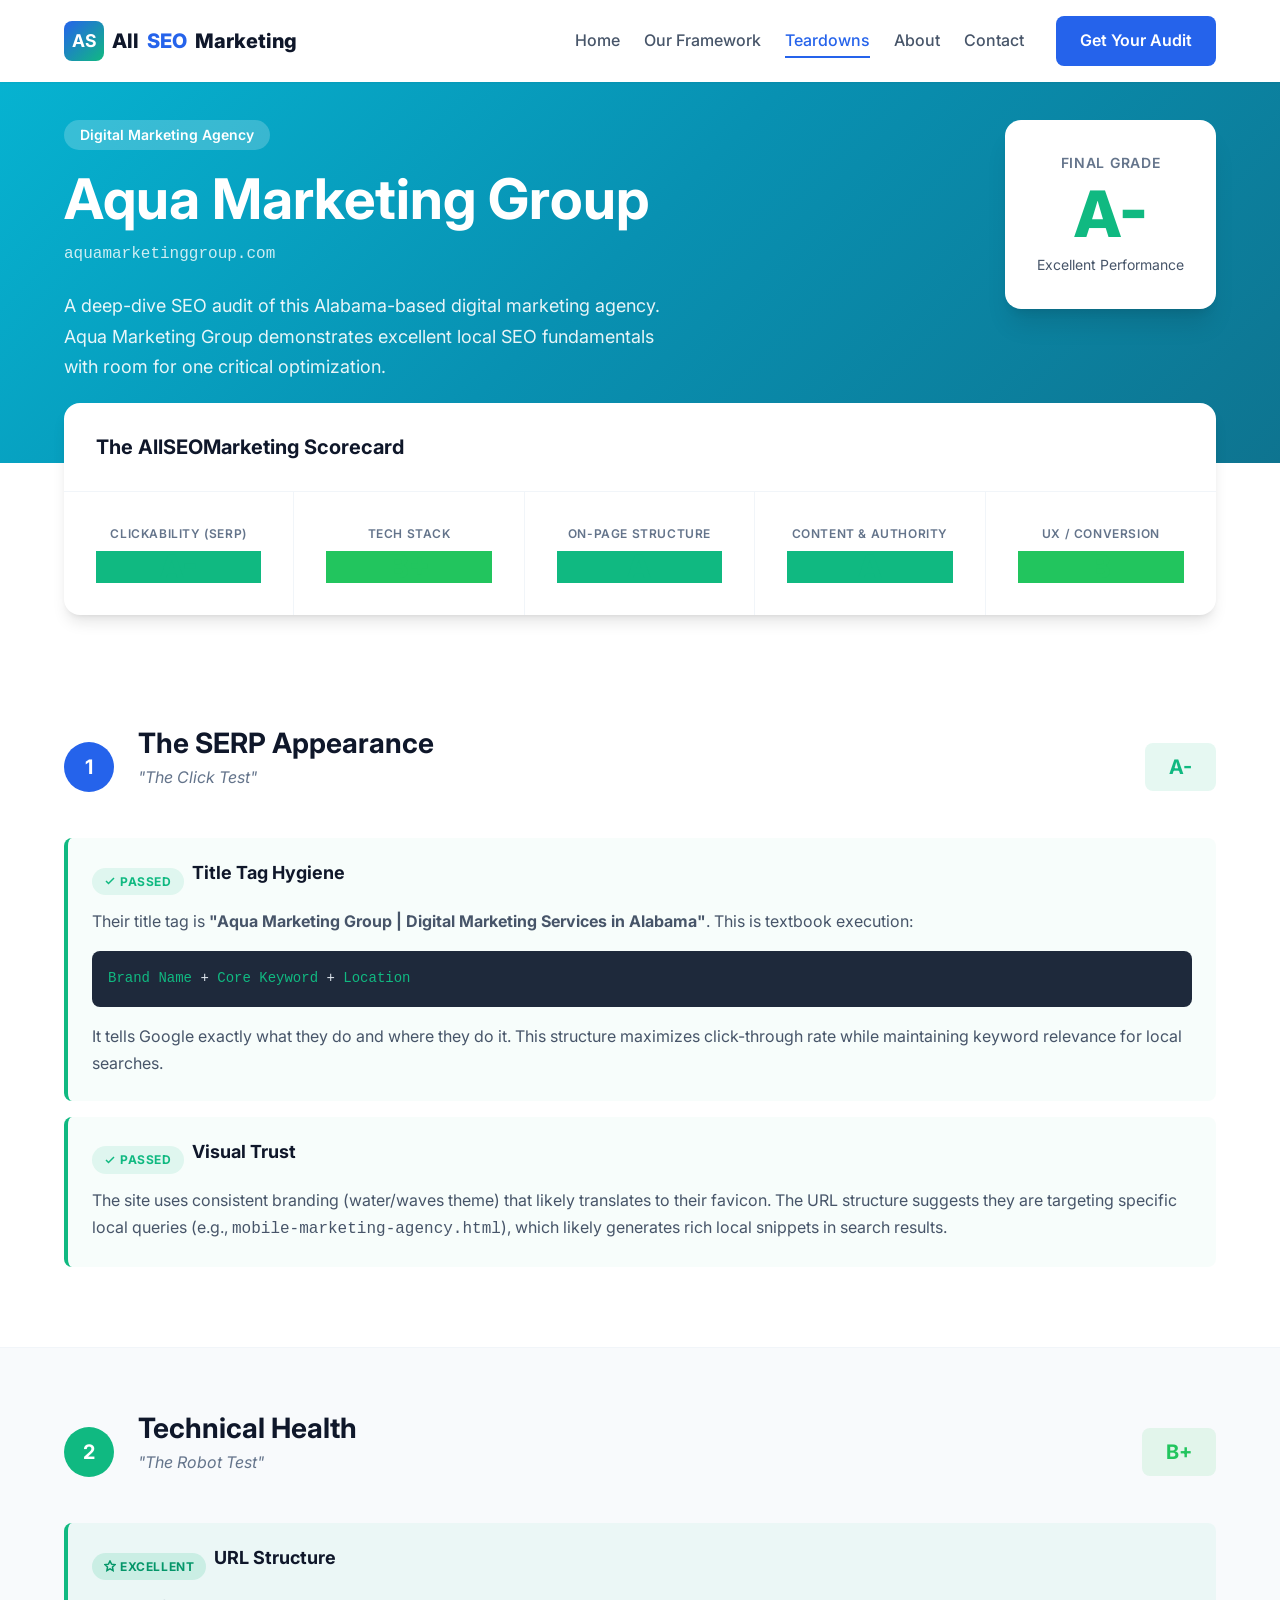
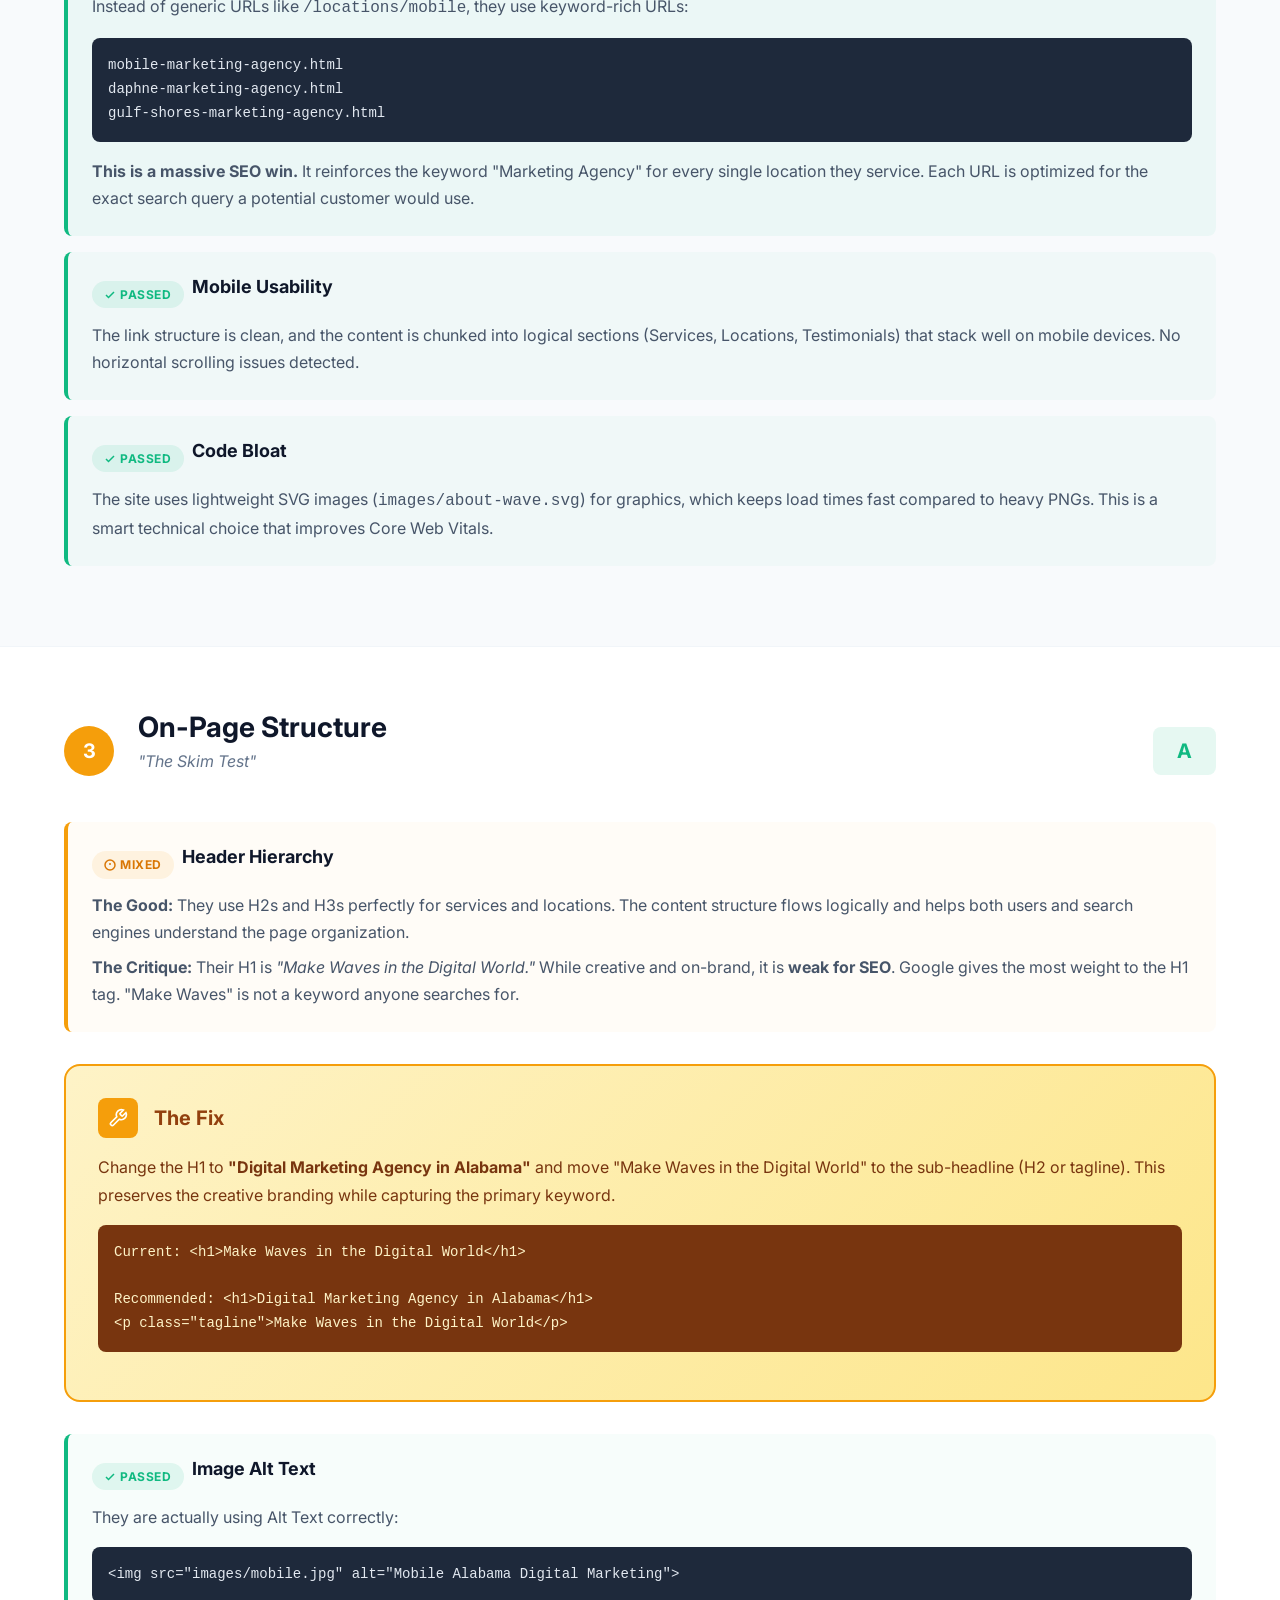
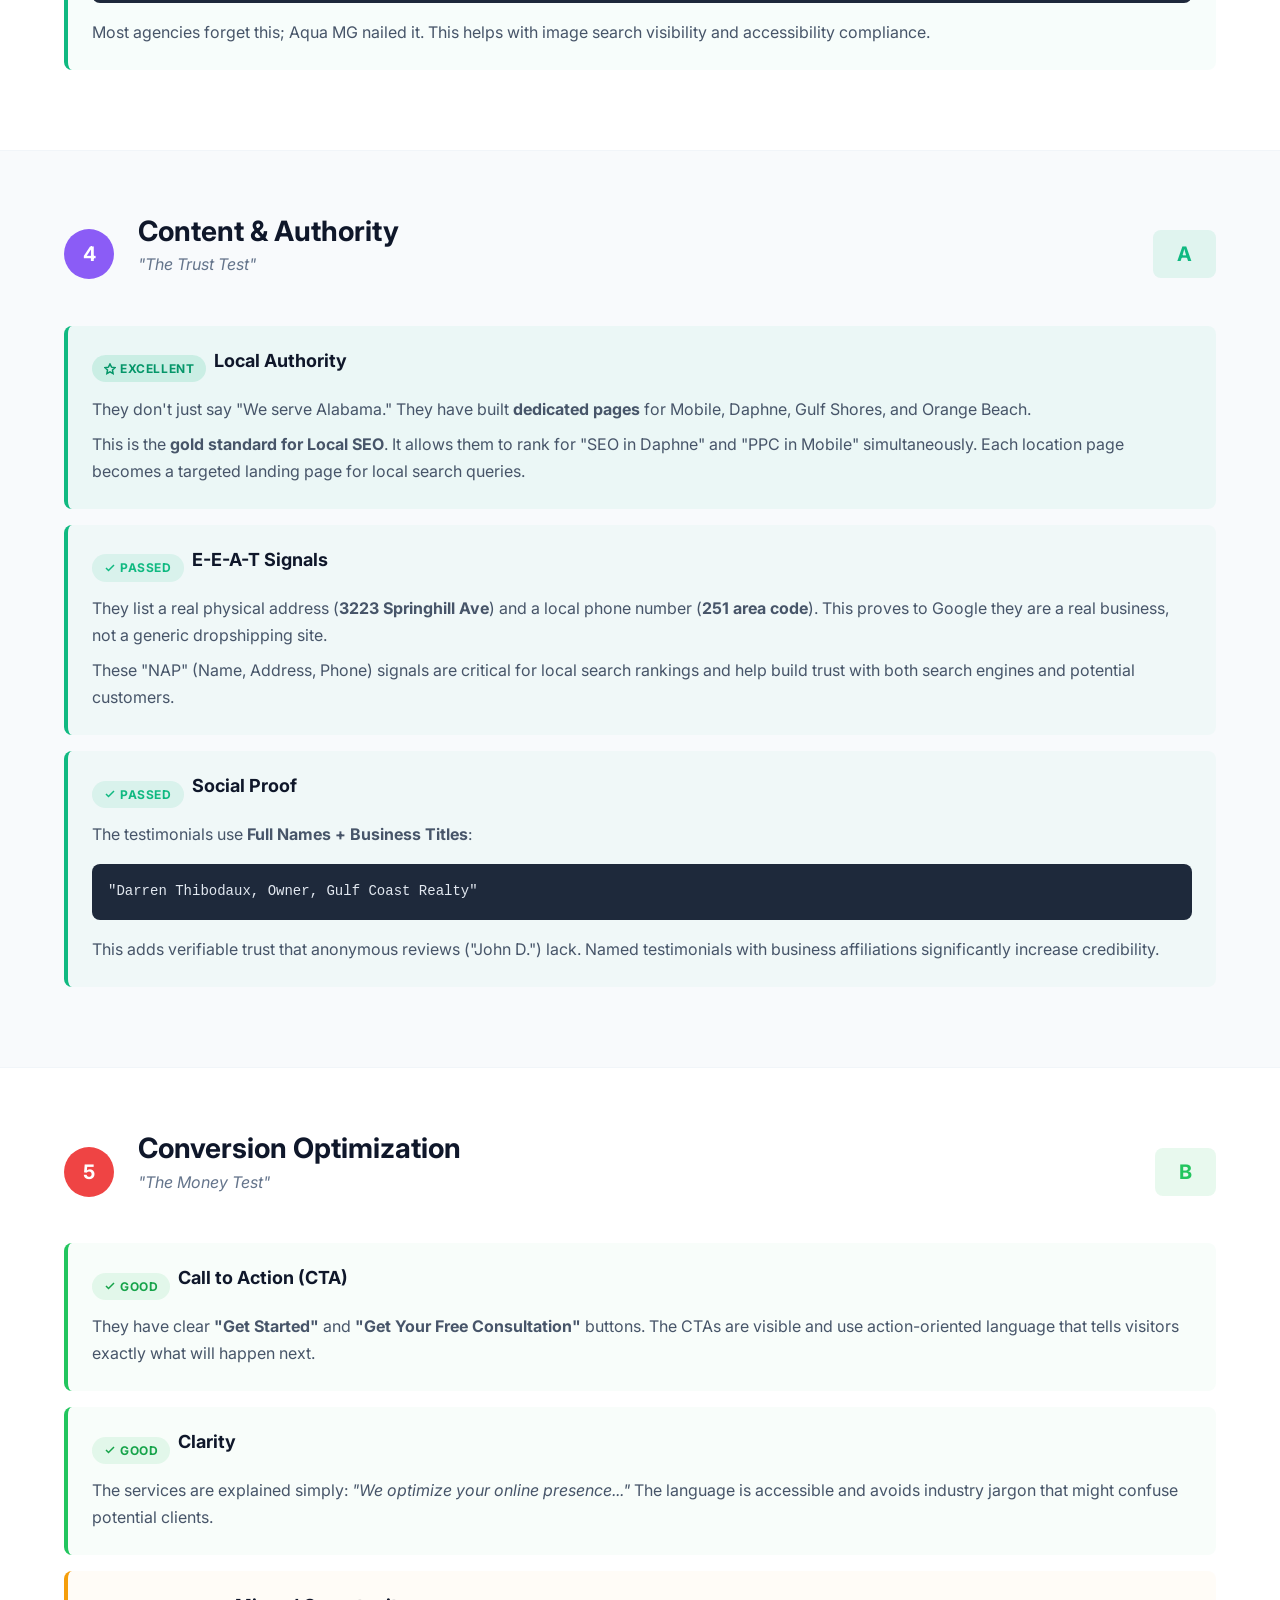
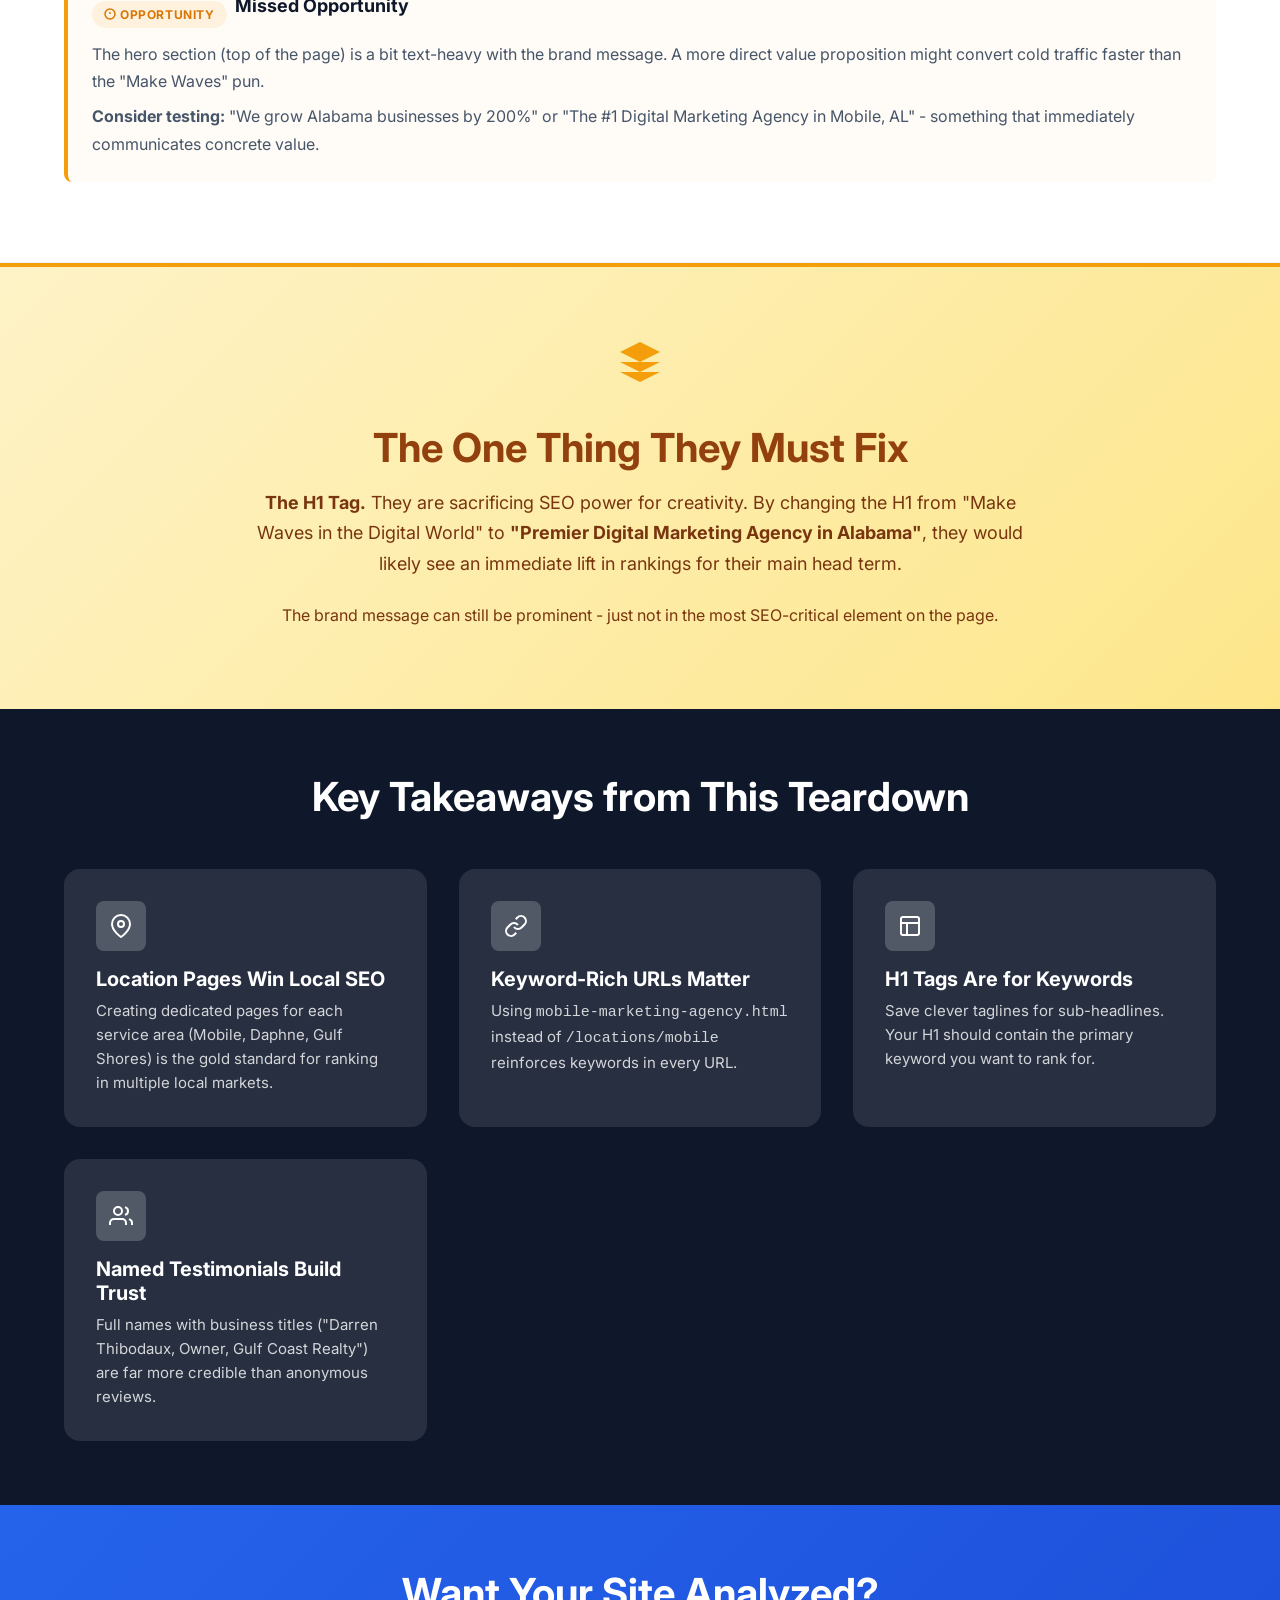
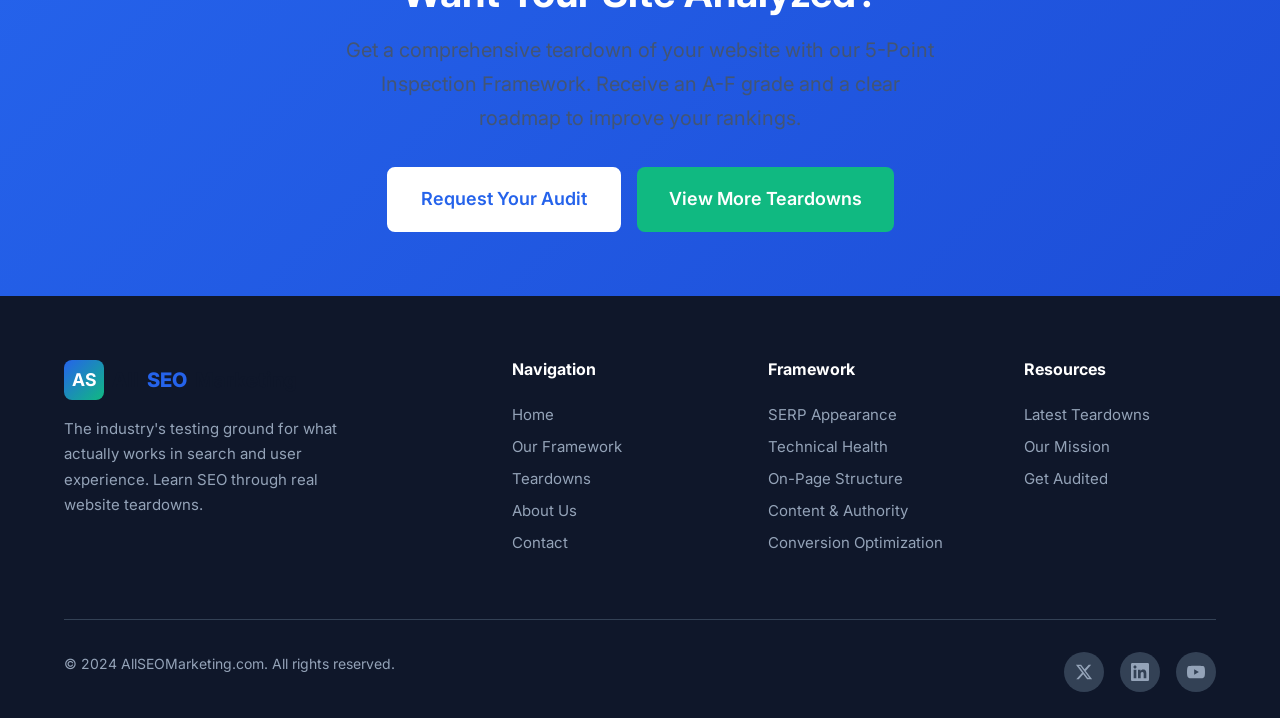
==== aqua-marketing-group.html @ 38fee13b "Add Aqua Marketing Group detailed teardown page - Create comprehensive teardown analysis for Aqua Ma" ====
<!DOCTYPE html>
<html lang="en">
<head>
  <meta charset="UTF-8">
  <meta name="viewport" content="width=device-width, initial-scale=1.0">
  <meta name="description" content="SEO Teardown of Aqua Marketing Group - A detailed 5-Point Inspection analysis of this Alabama digital marketing agency's website. Final Grade: A-">
  <meta name="keywords" content="Aqua Marketing Group review, SEO teardown, digital marketing agency audit, Alabama SEO, website analysis">

  <title>Aqua Marketing Group SEO Teardown | AllSEOMarketing</title>

  <!-- Favicon -->
  <link rel="icon" type="image/svg+xml" href="data:image/svg+xml,<svg xmlns='http://www.w3.org/2000/svg' viewBox='0 0 100 100'><rect fill='%232563eb' rx='15' width='100' height='100'/><text x='50%25' y='55%25' dominant-baseline='middle' text-anchor='middle' fill='white' font-family='Arial' font-weight='bold' font-size='50'>AS</text></svg>">

  <!-- Fonts -->
  <link rel="preconnect" href="https://fonts.googleapis.com">
  <link rel="preconnect" href="https://fonts.gstatic.com" crossorigin>
  <link href="https://fonts.googleapis.com/css2?family=Inter:wght@400;500;600;700;800&display=swap" rel="stylesheet">

  <!-- Styles -->
  <link rel="stylesheet" href="css/styles.css">

  <style>
    /* Teardown-specific styles */
    .teardown-hero {
      padding-top: 120px;
      padding-bottom: var(--spacing-3xl);
      background: linear-gradient(135deg, #06b6d4 0%, #0891b2 50%, #0e7490 100%);
      color: var(--color-white);
    }

    .teardown-hero__header {
      display: flex;
      align-items: flex-start;
      justify-content: space-between;
      gap: var(--spacing-xl);
      flex-wrap: wrap;
    }

    .teardown-hero__info {
      flex: 1;
      min-width: 300px;
    }

    .teardown-hero__category {
      display: inline-block;
      padding: var(--spacing-xs) var(--spacing-md);
      background: rgba(255,255,255,0.2);
      border-radius: var(--radius-full);
      font-size: 0.875rem;
      font-weight: 600;
      margin-bottom: var(--spacing-md);
    }

    .teardown-hero h1 {
      color: var(--color-white);
      margin-bottom: var(--spacing-sm);
    }

    .teardown-hero__url {
      font-family: var(--font-mono);
      font-size: 1rem;
      opacity: 0.8;
      margin-bottom: var(--spacing-lg);
    }

    .teardown-hero__summary {
      font-size: 1.125rem;
      line-height: 1.7;
      opacity: 0.9;
      max-width: 600px;
    }

    .final-grade {
      background: var(--color-white);
      border-radius: var(--radius-lg);
      padding: var(--spacing-xl);
      text-align: center;
      min-width: 200px;
      box-shadow: var(--shadow-xl);
    }

    .final-grade__label {
      font-size: 0.875rem;
      font-weight: 600;
      color: var(--color-gray-500);
      text-transform: uppercase;
      letter-spacing: 0.05em;
      margin-bottom: var(--spacing-sm);
    }

    .final-grade__letter {
      font-size: 4rem;
      font-weight: 800;
      color: #10b981;
      line-height: 1;
    }

    .final-grade__text {
      font-size: 0.875rem;
      color: var(--color-gray-600);
      margin-top: var(--spacing-sm);
    }

    /* Scorecard */
    .scorecard {
      background: var(--color-white);
      border-radius: var(--radius-lg);
      box-shadow: var(--shadow-lg);
      margin-top: -60px;
      position: relative;
      z-index: 10;
    }

    .scorecard__header {
      padding: var(--spacing-xl);
      border-bottom: 1px solid var(--color-gray-100);
    }

    .scorecard__title {
      font-size: 1.25rem;
      margin-bottom: 0;
    }

    .scorecard__grid {
      display: grid;
      grid-template-columns: repeat(5, 1fr);
      gap: 0;
    }

    .scorecard__item {
      padding: var(--spacing-xl);
      text-align: center;
      border-right: 1px solid var(--color-gray-100);
    }

    .scorecard__item:last-child {
      border-right: none;
    }

    .scorecard__item-label {
      font-size: 0.75rem;
      font-weight: 600;
      text-transform: uppercase;
      letter-spacing: 0.05em;
      color: var(--color-gray-500);
      margin-bottom: var(--spacing-sm);
    }

    .scorecard__item-grade {
      font-size: 2rem;
      font-weight: 800;
      line-height: 1;
    }

    .scorecard__item-grade.grade-a { color: #10b981; }
    .scorecard__item-grade.grade-b { color: #22c55e; }
    .scorecard__item-grade.grade-c { color: #f59e0b; }

    /* Analysis sections */
    .analysis-section {
      padding: var(--spacing-3xl) 0;
      border-bottom: 1px solid var(--color-gray-100);
    }

    .analysis-section:last-of-type {
      border-bottom: none;
    }

    .analysis-section--alt {
      background: var(--color-gray-50);
    }

    .analysis-header {
      display: flex;
      align-items: center;
      gap: var(--spacing-lg);
      margin-bottom: var(--spacing-xl);
    }

    .analysis-number {
      width: 50px;
      height: 50px;
      background: var(--color-primary);
      color: var(--color-white);
      border-radius: var(--radius-full);
      display: flex;
      align-items: center;
      justify-content: center;
      font-size: 1.25rem;
      font-weight: 700;
      flex-shrink: 0;
    }

    .analysis-number--green { background: #10b981; }
    .analysis-number--yellow { background: #f59e0b; }
    .analysis-number--purple { background: #8b5cf6; }
    .analysis-number--red { background: #ef4444; }

    .analysis-title-group h2 {
      font-size: 1.75rem;
      margin-bottom: var(--spacing-xs);
    }

    .analysis-subtitle {
      color: var(--color-gray-500);
      font-style: italic;
      font-size: 1rem;
    }

    .analysis-grade {
      margin-left: auto;
      padding: var(--spacing-sm) var(--spacing-lg);
      background: var(--color-gray-100);
      border-radius: var(--radius-md);
      font-weight: 700;
      font-size: 1.25rem;
    }

    .analysis-grade.grade-a { background: rgba(16, 185, 129, 0.1); color: #10b981; }
    .analysis-grade.grade-b { background: rgba(34, 197, 94, 0.1); color: #22c55e; }

    .finding {
      background: var(--color-white);
      border-radius: var(--radius-md);
      padding: var(--spacing-lg);
      margin-bottom: var(--spacing-md);
      border-left: 4px solid var(--color-gray-200);
    }

    .finding--pass {
      border-left-color: #10b981;
      background: rgba(16, 185, 129, 0.03);
    }

    .finding--excellent {
      border-left-color: #10b981;
      background: rgba(16, 185, 129, 0.05);
    }

    .finding--mixed {
      border-left-color: #f59e0b;
      background: rgba(245, 158, 11, 0.03);
    }

    .finding--good {
      border-left-color: #22c55e;
      background: rgba(34, 197, 94, 0.03);
    }

    .finding__header {
      display: flex;
      align-items: center;
      gap: var(--spacing-sm);
      margin-bottom: var(--spacing-sm);
    }

    .finding__status {
      display: inline-flex;
      align-items: center;
      gap: var(--spacing-xs);
      padding: 0.25rem 0.75rem;
      border-radius: var(--radius-full);
      font-size: 0.75rem;
      font-weight: 700;
      text-transform: uppercase;
      letter-spacing: 0.05em;
    }

    .finding__status--pass {
      background: rgba(16, 185, 129, 0.1);
      color: #10b981;
    }

    .finding__status--excellent {
      background: rgba(16, 185, 129, 0.15);
      color: #059669;
    }

    .finding__status--mixed {
      background: rgba(245, 158, 11, 0.1);
      color: #d97706;
    }

    .finding__status--good {
      background: rgba(34, 197, 94, 0.1);
      color: #16a34a;
    }

    .finding__title {
      font-size: 1.125rem;
      font-weight: 700;
      color: var(--color-secondary);
    }

    .finding__content {
      color: var(--color-gray-600);
      line-height: 1.7;
    }

    .finding__content p {
      margin-bottom: var(--spacing-sm);
    }

    .finding__content p:last-child {
      margin-bottom: 0;
    }

    .code-example {
      background: var(--color-gray-800);
      color: #e2e8f0;
      padding: var(--spacing-md);
      border-radius: var(--radius-md);
      font-family: var(--font-mono);
      font-size: 0.875rem;
      overflow-x: auto;
      margin: var(--spacing-md) 0;
    }

    .code-example code {
      color: #10b981;
    }

    /* Fix it box */
    .fix-it-box {
      background: linear-gradient(135deg, #fef3c7 0%, #fde68a 100%);
      border: 2px solid #f59e0b;
      border-radius: var(--radius-lg);
      padding: var(--spacing-xl);
      margin: var(--spacing-xl) 0;
    }

    .fix-it-box__header {
      display: flex;
      align-items: center;
      gap: var(--spacing-md);
      margin-bottom: var(--spacing-md);
    }

    .fix-it-box__icon {
      width: 40px;
      height: 40px;
      background: #f59e0b;
      color: white;
      border-radius: var(--radius-md);
      display: flex;
      align-items: center;
      justify-content: center;
    }

    .fix-it-box__title {
      font-size: 1.25rem;
      color: #92400e;
      margin: 0;
    }

    .fix-it-box__content {
      color: #78350f;
      line-height: 1.7;
    }

    .fix-it-box .code-example {
      background: #78350f;
      color: #fef3c7;
    }

    /* Key takeaways */
    .takeaways {
      background: var(--color-secondary);
      color: var(--color-white);
      padding: var(--spacing-3xl) 0;
    }

    .takeaways h2 {
      color: var(--color-white);
      text-align: center;
      margin-bottom: var(--spacing-2xl);
    }

    .takeaway-grid {
      display: grid;
      grid-template-columns: repeat(auto-fit, minmax(280px, 1fr));
      gap: var(--spacing-xl);
    }

    .takeaway-card {
      background: rgba(255,255,255,0.1);
      border-radius: var(--radius-lg);
      padding: var(--spacing-xl);
    }

    .takeaway-card__icon {
      width: 50px;
      height: 50px;
      background: rgba(255,255,255,0.2);
      border-radius: var(--radius-md);
      display: flex;
      align-items: center;
      justify-content: center;
      margin-bottom: var(--spacing-md);
      font-size: 1.5rem;
    }

    .takeaway-card h4 {
      color: var(--color-white);
      margin-bottom: var(--spacing-sm);
    }

    .takeaway-card p {
      color: rgba(255,255,255,0.8);
      font-size: 0.9375rem;
      line-height: 1.6;
      margin: 0;
    }

    /* Responsive */
    @media (max-width: 768px) {
      .teardown-hero__header {
        flex-direction: column;
      }

      .final-grade {
        align-self: flex-start;
      }

      .scorecard__grid {
        grid-template-columns: repeat(2, 1fr);
      }

      .scorecard__item:nth-child(2) {
        border-right: none;
      }

      .scorecard__item:nth-child(4) {
        border-right: none;
      }

      .scorecard__item:nth-child(5) {
        grid-column: span 2;
        border-top: 1px solid var(--color-gray-100);
      }

      .analysis-header {
        flex-wrap: wrap;
      }

      .analysis-grade {
        margin-left: 0;
        margin-top: var(--spacing-md);
      }
    }
  </style>
</head>
<body>
  <!-- Header -->
  <header class="header" id="header">
    <div class="header__inner">
      <a href="index.html" class="logo">
        <div class="logo__icon">AS</div>
        All<span>SEO</span>Marketing
      </a>
      <nav class="nav">
        <ul class="nav__list" id="navList">
          <li><a href="index.html" class="nav__link">Home</a></li>
          <li><a href="framework.html" class="nav__link">Our Framework</a></li>
          <li><a href="teardowns.html" class="nav__link active">Teardowns</a></li>
          <li><a href="about.html" class="nav__link">About</a></li>
          <li><a href="contact.html" class="nav__link">Contact</a></li>
        </ul>
        <a href="contact.html" class="btn btn--primary">Get Your Audit</a>
        <button class="nav__toggle" id="navToggle" aria-label="Toggle navigation">
          <span></span>
          <span></span>
          <span></span>
        </button>
      </nav>
    </div>
  </header>

  <!-- Teardown Hero -->
  <section class="teardown-hero">
    <div class="container">
      <div class="teardown-hero__header">
        <div class="teardown-hero__info">
          <span class="teardown-hero__category">Digital Marketing Agency</span>
          <h1>Aqua Marketing Group</h1>
          <p class="teardown-hero__url">aquamarketinggroup.com</p>
          <p class="teardown-hero__summary">
            A deep-dive SEO audit of this Alabama-based digital marketing agency. Aqua Marketing Group demonstrates excellent local SEO fundamentals with room for one critical optimization.
          </p>
        </div>
        <div class="final-grade">
          <div class="final-grade__label">Final Grade</div>
          <div class="final-grade__letter">A-</div>
          <div class="final-grade__text">Excellent Performance</div>
        </div>
      </div>
    </div>
  </section>

  <!-- Scorecard -->
  <section class="section" style="padding-top: 0; padding-bottom: var(--spacing-2xl);">
    <div class="container">
      <div class="scorecard">
        <div class="scorecard__header">
          <h2 class="scorecard__title">The AllSEOMarketing Scorecard</h2>
        </div>
        <div class="scorecard__grid">
          <div class="scorecard__item">
            <div class="scorecard__item-label">Clickability (SERP)</div>
            <div class="scorecard__item-grade grade-a">A-</div>
          </div>
          <div class="scorecard__item">
            <div class="scorecard__item-label">Tech Stack</div>
            <div class="scorecard__item-grade grade-b">B+</div>
          </div>
          <div class="scorecard__item">
            <div class="scorecard__item-label">On-Page Structure</div>
            <div class="scorecard__item-grade grade-a">A</div>
          </div>
          <div class="scorecard__item">
            <div class="scorecard__item-label">Content & Authority</div>
            <div class="scorecard__item-grade grade-a">A</div>
          </div>
          <div class="scorecard__item">
            <div class="scorecard__item-label">UX / Conversion</div>
            <div class="scorecard__item-grade grade-b">B</div>
          </div>
        </div>
      </div>
    </div>
  </section>

  <!-- Analysis Section 1: SERP Appearance -->
  <section class="analysis-section">
    <div class="container">
      <div class="analysis-header">
        <div class="analysis-number">1</div>
        <div class="analysis-title-group">
          <h2>The SERP Appearance</h2>
          <p class="analysis-subtitle">"The Click Test"</p>
        </div>
        <div class="analysis-grade grade-a">A-</div>
      </div>

      <div class="finding finding--pass">
        <div class="finding__header">
          <span class="finding__status finding__status--pass">
            <svg width="12" height="12" viewBox="0 0 24 24" fill="none" stroke="currentColor" stroke-width="3">
              <polyline points="20,6 9,17 4,12"/>
            </svg>
            Passed
          </span>
          <h3 class="finding__title">Title Tag Hygiene</h3>
        </div>
        <div class="finding__content">
          <p>Their title tag is <strong>"Aqua Marketing Group | Digital Marketing Services in Alabama"</strong>. This is textbook execution:</p>
          <div class="code-example">
            <code>Brand Name</code> + <code>Core Keyword</code> + <code>Location</code>
          </div>
          <p>It tells Google exactly what they do and where they do it. This structure maximizes click-through rate while maintaining keyword relevance for local searches.</p>
        </div>
      </div>

      <div class="finding finding--pass">
        <div class="finding__header">
          <span class="finding__status finding__status--pass">
            <svg width="12" height="12" viewBox="0 0 24 24" fill="none" stroke="currentColor" stroke-width="3">
              <polyline points="20,6 9,17 4,12"/>
            </svg>
            Passed
          </span>
          <h3 class="finding__title">Visual Trust</h3>
        </div>
        <div class="finding__content">
          <p>The site uses consistent branding (water/waves theme) that likely translates to their favicon. The URL structure suggests they are targeting specific local queries (e.g., <code>mobile-marketing-agency.html</code>), which likely generates rich local snippets in search results.</p>
        </div>
      </div>
    </div>
  </section>

  <!-- Analysis Section 2: Technical Health -->
  <section class="analysis-section analysis-section--alt">
    <div class="container">
      <div class="analysis-header">
        <div class="analysis-number analysis-number--green">2</div>
        <div class="analysis-title-group">
          <h2>Technical Health</h2>
          <p class="analysis-subtitle">"The Robot Test"</p>
        </div>
        <div class="analysis-grade grade-b">B+</div>
      </div>

      <div class="finding finding--excellent">
        <div class="finding__header">
          <span class="finding__status finding__status--excellent">
            <svg width="12" height="12" viewBox="0 0 24 24" fill="none" stroke="currentColor" stroke-width="3">
              <polygon points="12,2 15.09,8.26 22,9.27 17,14.14 18.18,21.02 12,17.77 5.82,21.02 7,14.14 2,9.27 8.91,8.26"/>
            </svg>
            Excellent
          </span>
          <h3 class="finding__title">URL Structure</h3>
        </div>
        <div class="finding__content">
          <p>Instead of generic URLs like <code>/locations/mobile</code>, they use keyword-rich URLs:</p>
          <div class="code-example">
            mobile-marketing-agency.html<br>
            daphne-marketing-agency.html<br>
            gulf-shores-marketing-agency.html
          </div>
          <p><strong>This is a massive SEO win.</strong> It reinforces the keyword "Marketing Agency" for every single location they service. Each URL is optimized for the exact search query a potential customer would use.</p>
        </div>
      </div>

      <div class="finding finding--pass">
        <div class="finding__header">
          <span class="finding__status finding__status--pass">
            <svg width="12" height="12" viewBox="0 0 24 24" fill="none" stroke="currentColor" stroke-width="3">
              <polyline points="20,6 9,17 4,12"/>
            </svg>
            Passed
          </span>
          <h3 class="finding__title">Mobile Usability</h3>
        </div>
        <div class="finding__content">
          <p>The link structure is clean, and the content is chunked into logical sections (Services, Locations, Testimonials) that stack well on mobile devices. No horizontal scrolling issues detected.</p>
        </div>
      </div>

      <div class="finding finding--pass">
        <div class="finding__header">
          <span class="finding__status finding__status--pass">
            <svg width="12" height="12" viewBox="0 0 24 24" fill="none" stroke="currentColor" stroke-width="3">
              <polyline points="20,6 9,17 4,12"/>
            </svg>
            Passed
          </span>
          <h3 class="finding__title">Code Bloat</h3>
        </div>
        <div class="finding__content">
          <p>The site uses lightweight SVG images (<code>images/about-wave.svg</code>) for graphics, which keeps load times fast compared to heavy PNGs. This is a smart technical choice that improves Core Web Vitals.</p>
        </div>
      </div>
    </div>
  </section>

  <!-- Analysis Section 3: On-Page Structure -->
  <section class="analysis-section">
    <div class="container">
      <div class="analysis-header">
        <div class="analysis-number analysis-number--yellow">3</div>
        <div class="analysis-title-group">
          <h2>On-Page Structure</h2>
          <p class="analysis-subtitle">"The Skim Test"</p>
        </div>
        <div class="analysis-grade grade-a">A</div>
      </div>

      <div class="finding finding--mixed">
        <div class="finding__header">
          <span class="finding__status finding__status--mixed">
            <svg width="12" height="12" viewBox="0 0 24 24" fill="none" stroke="currentColor" stroke-width="3">
              <circle cx="12" cy="12" r="10"/>
              <line x1="12" y1="8" x2="12" y2="12"/>
              <line x1="12" y1="16" x2="12.01" y2="16"/>
            </svg>
            Mixed
          </span>
          <h3 class="finding__title">Header Hierarchy</h3>
        </div>
        <div class="finding__content">
          <p><strong>The Good:</strong> They use H2s and H3s perfectly for services and locations. The content structure flows logically and helps both users and search engines understand the page organization.</p>
          <p><strong>The Critique:</strong> Their H1 is <em>"Make Waves in the Digital World."</em> While creative and on-brand, it is <strong>weak for SEO</strong>. Google gives the most weight to the H1 tag. "Make Waves" is not a keyword anyone searches for.</p>
        </div>
      </div>

      <!-- Fix It Box -->
      <div class="fix-it-box">
        <div class="fix-it-box__header">
          <div class="fix-it-box__icon">
            <svg width="20" height="20" viewBox="0 0 24 24" fill="none" stroke="currentColor" stroke-width="2">
              <path d="M14.7 6.3a1 1 0 0 0 0 1.4l1.6 1.6a1 1 0 0 0 1.4 0l3.77-3.77a6 6 0 0 1-7.94 7.94l-6.91 6.91a2.12 2.12 0 0 1-3-3l6.91-6.91a6 6 0 0 1 7.94-7.94l-3.76 3.76z"/>
            </svg>
          </div>
          <h3 class="fix-it-box__title">The Fix</h3>
        </div>
        <div class="fix-it-box__content">
          <p>Change the H1 to <strong>"Digital Marketing Agency in Alabama"</strong> and move "Make Waves in the Digital World" to the sub-headline (H2 or tagline). This preserves the creative branding while capturing the primary keyword.</p>
          <div class="code-example">
            Current: &lt;h1&gt;Make Waves in the Digital World&lt;/h1&gt;<br><br>
            Recommended: &lt;h1&gt;Digital Marketing Agency in Alabama&lt;/h1&gt;<br>
            &lt;p class="tagline"&gt;Make Waves in the Digital World&lt;/p&gt;
          </div>
        </div>
      </div>

      <div class="finding finding--pass">
        <div class="finding__header">
          <span class="finding__status finding__status--pass">
            <svg width="12" height="12" viewBox="0 0 24 24" fill="none" stroke="currentColor" stroke-width="3">
              <polyline points="20,6 9,17 4,12"/>
            </svg>
            Passed
          </span>
          <h3 class="finding__title">Image Alt Text</h3>
        </div>
        <div class="finding__content">
          <p>They are actually using Alt Text correctly:</p>
          <div class="code-example">
            &lt;img src="images/mobile.jpg" alt="Mobile Alabama Digital Marketing"&gt;
          </div>
          <p>Most agencies forget this; Aqua MG nailed it. This helps with image search visibility and accessibility compliance.</p>
        </div>
      </div>
    </div>
  </section>

  <!-- Analysis Section 4: Content & Authority -->
  <section class="analysis-section analysis-section--alt">
    <div class="container">
      <div class="analysis-header">
        <div class="analysis-number analysis-number--purple">4</div>
        <div class="analysis-title-group">
          <h2>Content & Authority</h2>
          <p class="analysis-subtitle">"The Trust Test"</p>
        </div>
        <div class="analysis-grade grade-a">A</div>
      </div>

      <div class="finding finding--excellent">
        <div class="finding__header">
          <span class="finding__status finding__status--excellent">
            <svg width="12" height="12" viewBox="0 0 24 24" fill="none" stroke="currentColor" stroke-width="3">
              <polygon points="12,2 15.09,8.26 22,9.27 17,14.14 18.18,21.02 12,17.77 5.82,21.02 7,14.14 2,9.27 8.91,8.26"/>
            </svg>
            Excellent
          </span>
          <h3 class="finding__title">Local Authority</h3>
        </div>
        <div class="finding__content">
          <p>They don't just say "We serve Alabama." They have built <strong>dedicated pages</strong> for Mobile, Daphne, Gulf Shores, and Orange Beach.</p>
          <p>This is the <strong>gold standard for Local SEO</strong>. It allows them to rank for "SEO in Daphne" and "PPC in Mobile" simultaneously. Each location page becomes a targeted landing page for local search queries.</p>
        </div>
      </div>

      <div class="finding finding--pass">
        <div class="finding__header">
          <span class="finding__status finding__status--pass">
            <svg width="12" height="12" viewBox="0 0 24 24" fill="none" stroke="currentColor" stroke-width="3">
              <polyline points="20,6 9,17 4,12"/>
            </svg>
            Passed
          </span>
          <h3 class="finding__title">E-E-A-T Signals</h3>
        </div>
        <div class="finding__content">
          <p>They list a real physical address (<strong>3223 Springhill Ave</strong>) and a local phone number (<strong>251 area code</strong>). This proves to Google they are a real business, not a generic dropshipping site.</p>
          <p>These "NAP" (Name, Address, Phone) signals are critical for local search rankings and help build trust with both search engines and potential customers.</p>
        </div>
      </div>

      <div class="finding finding--pass">
        <div class="finding__header">
          <span class="finding__status finding__status--pass">
            <svg width="12" height="12" viewBox="0 0 24 24" fill="none" stroke="currentColor" stroke-width="3">
              <polyline points="20,6 9,17 4,12"/>
            </svg>
            Passed
          </span>
          <h3 class="finding__title">Social Proof</h3>
        </div>
        <div class="finding__content">
          <p>The testimonials use <strong>Full Names + Business Titles</strong>:</p>
          <div class="code-example">
            "Darren Thibodaux, Owner, Gulf Coast Realty"
          </div>
          <p>This adds verifiable trust that anonymous reviews ("John D.") lack. Named testimonials with business affiliations significantly increase credibility.</p>
        </div>
      </div>
    </div>
  </section>

  <!-- Analysis Section 5: Conversion Optimization -->
  <section class="analysis-section">
    <div class="container">
      <div class="analysis-header">
        <div class="analysis-number analysis-number--red">5</div>
        <div class="analysis-title-group">
          <h2>Conversion Optimization</h2>
          <p class="analysis-subtitle">"The Money Test"</p>
        </div>
        <div class="analysis-grade grade-b">B</div>
      </div>

      <div class="finding finding--good">
        <div class="finding__header">
          <span class="finding__status finding__status--good">
            <svg width="12" height="12" viewBox="0 0 24 24" fill="none" stroke="currentColor" stroke-width="3">
              <polyline points="20,6 9,17 4,12"/>
            </svg>
            Good
          </span>
          <h3 class="finding__title">Call to Action (CTA)</h3>
        </div>
        <div class="finding__content">
          <p>They have clear <strong>"Get Started"</strong> and <strong>"Get Your Free Consultation"</strong> buttons. The CTAs are visible and use action-oriented language that tells visitors exactly what will happen next.</p>
        </div>
      </div>

      <div class="finding finding--good">
        <div class="finding__header">
          <span class="finding__status finding__status--good">
            <svg width="12" height="12" viewBox="0 0 24 24" fill="none" stroke="currentColor" stroke-width="3">
              <polyline points="20,6 9,17 4,12"/>
            </svg>
            Good
          </span>
          <h3 class="finding__title">Clarity</h3>
        </div>
        <div class="finding__content">
          <p>The services are explained simply: <em>"We optimize your online presence..."</em> The language is accessible and avoids industry jargon that might confuse potential clients.</p>
        </div>
      </div>

      <div class="finding finding--mixed">
        <div class="finding__header">
          <span class="finding__status finding__status--mixed">
            <svg width="12" height="12" viewBox="0 0 24 24" fill="none" stroke="currentColor" stroke-width="3">
              <circle cx="12" cy="12" r="10"/>
              <line x1="12" y1="8" x2="12" y2="12"/>
              <line x1="12" y1="16" x2="12.01" y2="16"/>
            </svg>
            Opportunity
          </span>
          <h3 class="finding__title">Missed Opportunity</h3>
        </div>
        <div class="finding__content">
          <p>The hero section (top of the page) is a bit text-heavy with the brand message. A more direct value proposition might convert cold traffic faster than the "Make Waves" pun.</p>
          <p><strong>Consider testing:</strong> "We grow Alabama businesses by 200%" or "The #1 Digital Marketing Agency in Mobile, AL" - something that immediately communicates concrete value.</p>
        </div>
      </div>
    </div>
  </section>

  <!-- The One Thing They Must Fix -->
  <section class="section" style="background: linear-gradient(135deg, #fef3c7 0%, #fde68a 100%); border-top: 4px solid #f59e0b;">
    <div class="container">
      <div class="text-center" style="max-width: 800px; margin: 0 auto;">
        <div style="font-size: 3rem; margin-bottom: var(--spacing-md);">
          <svg width="48" height="48" viewBox="0 0 24 24" fill="#f59e0b" stroke="#f59e0b" stroke-width="0">
            <path d="M12 2L2 7l10 5 10-5-10-5z"/>
            <path d="M2 17l10 5 10-5"/>
            <path d="M2 12l10 5 10-5"/>
          </svg>
        </div>
        <h2 style="color: #92400e;">The One Thing They Must Fix</h2>
        <p style="color: #78350f; font-size: 1.125rem; line-height: 1.7;">
          <strong>The H1 Tag.</strong> They are sacrificing SEO power for creativity. By changing the H1 from "Make Waves in the Digital World" to <strong>"Premier Digital Marketing Agency in Alabama"</strong>, they would likely see an immediate lift in rankings for their main head term.
        </p>
        <p style="color: #78350f; font-size: 1rem; margin-top: var(--spacing-lg);">
          The brand message can still be prominent - just not in the most SEO-critical element on the page.
        </p>
      </div>
    </div>
  </section>

  <!-- Key Takeaways -->
  <section class="takeaways">
    <div class="container">
      <h2>Key Takeaways from This Teardown</h2>
      <div class="takeaway-grid">
        <div class="takeaway-card">
          <div class="takeaway-card__icon">
            <svg width="24" height="24" viewBox="0 0 24 24" fill="none" stroke="currentColor" stroke-width="2">
              <path d="M21 10c0 7-9 13-9 13s-9-6-9-13a9 9 0 0 1 18 0z"/>
              <circle cx="12" cy="10" r="3"/>
            </svg>
          </div>
          <h4>Location Pages Win Local SEO</h4>
          <p>Creating dedicated pages for each service area (Mobile, Daphne, Gulf Shores) is the gold standard for ranking in multiple local markets.</p>
        </div>
        <div class="takeaway-card">
          <div class="takeaway-card__icon">
            <svg width="24" height="24" viewBox="0 0 24 24" fill="none" stroke="currentColor" stroke-width="2">
              <path d="M10 13a5 5 0 0 0 7.54.54l3-3a5 5 0 0 0-7.07-7.07l-1.72 1.71"/>
              <path d="M14 11a5 5 0 0 0-7.54-.54l-3 3a5 5 0 0 0 7.07 7.07l1.71-1.71"/>
            </svg>
          </div>
          <h4>Keyword-Rich URLs Matter</h4>
          <p>Using <code>mobile-marketing-agency.html</code> instead of <code>/locations/mobile</code> reinforces keywords in every URL.</p>
        </div>
        <div class="takeaway-card">
          <div class="takeaway-card__icon">
            <svg width="24" height="24" viewBox="0 0 24 24" fill="none" stroke="currentColor" stroke-width="2">
              <rect x="3" y="3" width="18" height="18" rx="2" ry="2"/>
              <line x1="3" y1="9" x2="21" y2="9"/>
              <line x1="9" y1="21" x2="9" y2="9"/>
            </svg>
          </div>
          <h4>H1 Tags Are for Keywords</h4>
          <p>Save clever taglines for sub-headlines. Your H1 should contain the primary keyword you want to rank for.</p>
        </div>
        <div class="takeaway-card">
          <div class="takeaway-card__icon">
            <svg width="24" height="24" viewBox="0 0 24 24" fill="none" stroke="currentColor" stroke-width="2">
              <path d="M17 21v-2a4 4 0 0 0-4-4H5a4 4 0 0 0-4 4v2"/>
              <circle cx="9" cy="7" r="4"/>
              <path d="M23 21v-2a4 4 0 0 0-3-3.87"/>
              <path d="M16 3.13a4 4 0 0 1 0 7.75"/>
            </svg>
          </div>
          <h4>Named Testimonials Build Trust</h4>
          <p>Full names with business titles ("Darren Thibodaux, Owner, Gulf Coast Realty") are far more credible than anonymous reviews.</p>
        </div>
      </div>
    </div>
  </section>

  <!-- CTA Section -->
  <section class="section cta">
    <div class="container">
      <h2>Want Your Site Analyzed?</h2>
      <p class="lead">Get a comprehensive teardown of your website with our 5-Point Inspection Framework. Receive an A-F grade and a clear roadmap to improve your rankings.</p>
      <div style="display: flex; gap: 1rem; justify-content: center; flex-wrap: wrap;">
        <a href="contact.html" class="btn btn--secondary btn--large">Request Your Audit</a>
        <a href="teardowns.html" class="btn btn--accent btn--large">View More Teardowns</a>
      </div>
    </div>
  </section>

  <!-- Footer -->
  <footer class="footer">
    <div class="container">
      <div class="footer__grid">
        <div class="footer__brand">
          <a href="index.html" class="logo">
            <div class="logo__icon">AS</div>
            All<span>SEO</span>Marketing
          </a>
          <p>The industry's testing ground for what actually works in search and user experience. Learn SEO through real website teardowns.</p>
        </div>
        <div>
          <h4 class="footer__heading">Navigation</h4>
          <div class="footer__links">
            <a href="index.html">Home</a>
            <a href="framework.html">Our Framework</a>
            <a href="teardowns.html">Teardowns</a>
            <a href="about.html">About Us</a>
            <a href="contact.html">Contact</a>
          </div>
        </div>
        <div>
          <h4 class="footer__heading">Framework</h4>
          <div class="footer__links">
            <a href="framework.html#serp">SERP Appearance</a>
            <a href="framework.html#technical">Technical Health</a>
            <a href="framework.html#onpage">On-Page Structure</a>
            <a href="framework.html#content">Content & Authority</a>
            <a href="framework.html#conversion">Conversion Optimization</a>
          </div>
        </div>
        <div>
          <h4 class="footer__heading">Resources</h4>
          <div class="footer__links">
            <a href="teardowns.html">Latest Teardowns</a>
            <a href="about.html">Our Mission</a>
            <a href="contact.html">Get Audited</a>
          </div>
        </div>
      </div>
      <div class="footer__bottom">
        <p>&copy; 2024 AllSEOMarketing.com. All rights reserved.</p>
        <div class="footer__social">
          <a href="#" aria-label="Twitter">
            <svg width="18" height="18" viewBox="0 0 24 24" fill="currentColor">
              <path d="M18.244 2.25h3.308l-7.227 8.26 8.502 11.24H16.17l-5.214-6.817L4.99 21.75H1.68l7.73-8.835L1.254 2.25H8.08l4.713 6.231zm-1.161 17.52h1.833L7.084 4.126H5.117z"/>
            </svg>
          </a>
          <a href="#" aria-label="LinkedIn">
            <svg width="18" height="18" viewBox="0 0 24 24" fill="currentColor">
              <path d="M20.447 20.452h-3.554v-5.569c0-1.328-.027-3.037-1.852-3.037-1.853 0-2.136 1.445-2.136 2.939v5.667H9.351V9h3.414v1.561h.046c.477-.9 1.637-1.85 3.37-1.85 3.601 0 4.267 2.37 4.267 5.455v6.286zM5.337 7.433c-1.144 0-2.063-.926-2.063-2.065 0-1.138.92-2.063 2.063-2.063 1.14 0 2.064.925 2.064 2.063 0 1.139-.925 2.065-2.064 2.065zm1.782 13.019H3.555V9h3.564v11.452zM22.225 0H1.771C.792 0 0 .774 0 1.729v20.542C0 23.227.792 24 1.771 24h20.451C23.2 24 24 23.227 24 22.271V1.729C24 .774 23.2 0 22.222 0h.003z"/>
            </svg>
          </a>
          <a href="#" aria-label="YouTube">
            <svg width="18" height="18" viewBox="0 0 24 24" fill="currentColor">
              <path d="M23.498 6.186a3.016 3.016 0 0 0-2.122-2.136C19.505 3.545 12 3.545 12 3.545s-7.505 0-9.377.505A3.017 3.017 0 0 0 .502 6.186C0 8.07 0 12 0 12s0 3.93.502 5.814a3.016 3.016 0 0 0 2.122 2.136c1.871.505 9.376.505 9.376.505s7.505 0 9.377-.505a3.015 3.015 0 0 0 2.122-2.136C24 15.93 24 12 24 12s0-3.93-.502-5.814zM9.545 15.568V8.432L15.818 12l-6.273 3.568z"/>
            </svg>
          </a>
        </div>
      </div>
    </div>
  </footer>

  <script src="js/main.js"></script>
</body>
</html>
---- css/styles.css ----
/* AllSEOMarketing.com - Main Stylesheet */

/* =============================================
   CSS Custom Properties (Variables)
   ============================================= */
:root {
  /* Primary Colors */
  --color-primary: #2563eb;
  --color-primary-dark: #1d4ed8;
  --color-primary-light: #3b82f6;

  /* Secondary Colors */
  --color-secondary: #0f172a;
  --color-secondary-light: #1e293b;

  /* Accent Colors */
  --color-accent: #10b981;
  --color-accent-dark: #059669;
  --color-warning: #f59e0b;
  --color-danger: #ef4444;

  /* Neutral Colors */
  --color-white: #ffffff;
  --color-gray-50: #f8fafc;
  --color-gray-100: #f1f5f9;
  --color-gray-200: #e2e8f0;
  --color-gray-300: #cbd5e1;
  --color-gray-400: #94a3b8;
  --color-gray-500: #64748b;
  --color-gray-600: #475569;
  --color-gray-700: #334155;
  --color-gray-800: #1e293b;
  --color-gray-900: #0f172a;

  /* Typography */
  --font-primary: 'Inter', -apple-system, BlinkMacSystemFont, 'Segoe UI', Roboto, sans-serif;
  --font-mono: 'Fira Code', 'Monaco', 'Consolas', monospace;

  /* Spacing */
  --spacing-xs: 0.25rem;
  --spacing-sm: 0.5rem;
  --spacing-md: 1rem;
  --spacing-lg: 1.5rem;
  --spacing-xl: 2rem;
  --spacing-2xl: 3rem;
  --spacing-3xl: 4rem;

  /* Border Radius */
  --radius-sm: 0.25rem;
  --radius-md: 0.5rem;
  --radius-lg: 1rem;
  --radius-full: 9999px;

  /* Shadows */
  --shadow-sm: 0 1px 2px 0 rgb(0 0 0 / 0.05);
  --shadow-md: 0 4px 6px -1px rgb(0 0 0 / 0.1), 0 2px 4px -2px rgb(0 0 0 / 0.1);
  --shadow-lg: 0 10px 15px -3px rgb(0 0 0 / 0.1), 0 4px 6px -4px rgb(0 0 0 / 0.1);
  --shadow-xl: 0 20px 25px -5px rgb(0 0 0 / 0.1), 0 8px 10px -6px rgb(0 0 0 / 0.1);

  /* Transitions */
  --transition-fast: 150ms ease;
  --transition-base: 250ms ease;
  --transition-slow: 350ms ease;

  /* Container */
  --container-max: 1200px;
  --container-padding: 1.5rem;
}

/* =============================================
   Reset & Base Styles
   ============================================= */
*, *::before, *::after {
  box-sizing: border-box;
  margin: 0;
  padding: 0;
}

html {
  scroll-behavior: smooth;
  font-size: 16px;
}

body {
  font-family: var(--font-primary);
  font-size: 1rem;
  line-height: 1.6;
  color: var(--color-gray-700);
  background-color: var(--color-white);
  -webkit-font-smoothing: antialiased;
  -moz-osx-font-smoothing: grayscale;
}

img {
  max-width: 100%;
  height: auto;
  display: block;
}

a {
  color: var(--color-primary);
  text-decoration: none;
  transition: color var(--transition-fast);
}

a:hover {
  color: var(--color-primary-dark);
}

ul, ol {
  list-style: none;
}

/* =============================================
   Typography
   ============================================= */
h1, h2, h3, h4, h5, h6 {
  color: var(--color-secondary);
  font-weight: 700;
  line-height: 1.2;
  margin-bottom: var(--spacing-md);
}

h1 {
  font-size: clamp(2rem, 5vw, 3.5rem);
}

h2 {
  font-size: clamp(1.75rem, 4vw, 2.5rem);
}

h3 {
  font-size: clamp(1.25rem, 3vw, 1.75rem);
}

h4 {
  font-size: 1.25rem;
}

p {
  margin-bottom: var(--spacing-md);
}

.lead {
  font-size: 1.25rem;
  color: var(--color-gray-600);
  line-height: 1.7;
}

/* =============================================
   Layout Components
   ============================================= */
.container {
  max-width: var(--container-max);
  margin: 0 auto;
  padding: 0 var(--container-padding);
}

.section {
  padding: var(--spacing-3xl) 0;
}

.section--alt {
  background-color: var(--color-gray-50);
}

.section--dark {
  background-color: var(--color-secondary);
  color: var(--color-white);
}

.section--dark h2,
.section--dark h3 {
  color: var(--color-white);
}

.grid {
  display: grid;
  gap: var(--spacing-xl);
}

.grid--2 {
  grid-template-columns: repeat(auto-fit, minmax(300px, 1fr));
}

.grid--3 {
  grid-template-columns: repeat(auto-fit, minmax(280px, 1fr));
}

.grid--4 {
  grid-template-columns: repeat(auto-fit, minmax(250px, 1fr));
}

/* =============================================
   Header & Navigation
   ============================================= */
.header {
  position: fixed;
  top: 0;
  left: 0;
  right: 0;
  background: var(--color-white);
  box-shadow: var(--shadow-sm);
  z-index: 1000;
  transition: box-shadow var(--transition-base);
}

.header.scrolled {
  box-shadow: var(--shadow-md);
}

.header__inner {
  display: flex;
  align-items: center;
  justify-content: space-between;
  padding: var(--spacing-md) var(--container-padding);
  max-width: var(--container-max);
  margin: 0 auto;
}

.logo {
  display: flex;
  align-items: center;
  gap: var(--spacing-sm);
  font-size: 1.25rem;
  font-weight: 800;
  color: var(--color-secondary);
}

.logo__icon {
  width: 40px;
  height: 40px;
  background: linear-gradient(135deg, var(--color-primary), var(--color-accent));
  border-radius: var(--radius-md);
  display: flex;
  align-items: center;
  justify-content: center;
  color: var(--color-white);
  font-weight: 700;
  font-size: 1.1rem;
}

.logo span {
  color: var(--color-primary);
}

.nav {
  display: flex;
  align-items: center;
  gap: var(--spacing-xl);
}

.nav__list {
  display: flex;
  gap: var(--spacing-lg);
}

.nav__link {
  color: var(--color-gray-600);
  font-weight: 500;
  padding: var(--spacing-sm) 0;
  position: relative;
}

.nav__link::after {
  content: '';
  position: absolute;
  bottom: 0;
  left: 0;
  width: 0;
  height: 2px;
  background: var(--color-primary);
  transition: width var(--transition-base);
}

.nav__link:hover,
.nav__link.active {
  color: var(--color-primary);
}

.nav__link:hover::after,
.nav__link.active::after {
  width: 100%;
}

.nav__toggle {
  display: none;
  flex-direction: column;
  gap: 5px;
  padding: var(--spacing-sm);
  background: none;
  border: none;
  cursor: pointer;
}

.nav__toggle span {
  width: 24px;
  height: 2px;
  background: var(--color-secondary);
  transition: var(--transition-fast);
}

/* =============================================
   Buttons
   ============================================= */
.btn {
  display: inline-flex;
  align-items: center;
  justify-content: center;
  gap: var(--spacing-sm);
  padding: 0.75rem 1.5rem;
  font-size: 1rem;
  font-weight: 600;
  text-align: center;
  border: none;
  border-radius: var(--radius-md);
  cursor: pointer;
  transition: all var(--transition-fast);
}

.btn--primary {
  background: var(--color-primary);
  color: var(--color-white);
}

.btn--primary:hover {
  background: var(--color-primary-dark);
  color: var(--color-white);
  transform: translateY(-2px);
  box-shadow: var(--shadow-md);
}

.btn--secondary {
  background: var(--color-white);
  color: var(--color-primary);
  border: 2px solid var(--color-primary);
}

.btn--secondary:hover {
  background: var(--color-primary);
  color: var(--color-white);
}

.btn--accent {
  background: var(--color-accent);
  color: var(--color-white);
}

.btn--accent:hover {
  background: var(--color-accent-dark);
  color: var(--color-white);
  transform: translateY(-2px);
}

.btn--large {
  padding: 1rem 2rem;
  font-size: 1.125rem;
}

.btn--small {
  padding: 0.5rem 1rem;
  font-size: 0.875rem;
}

/* =============================================
   Hero Section
   ============================================= */
.hero {
  min-height: 100vh;
  display: flex;
  align-items: center;
  padding-top: 80px;
  background: linear-gradient(135deg, var(--color-gray-50) 0%, var(--color-white) 50%, var(--color-gray-100) 100%);
  position: relative;
  overflow: hidden;
}

.hero::before {
  content: '';
  position: absolute;
  top: -50%;
  right: -20%;
  width: 70%;
  height: 200%;
  background: linear-gradient(135deg, rgba(37, 99, 235, 0.05), rgba(16, 185, 129, 0.05));
  transform: rotate(-12deg);
  border-radius: 50%;
}

.hero__content {
  position: relative;
  z-index: 1;
  max-width: 700px;
}

.hero__badge {
  display: inline-flex;
  align-items: center;
  gap: var(--spacing-sm);
  padding: var(--spacing-sm) var(--spacing-md);
  background: rgba(37, 99, 235, 0.1);
  color: var(--color-primary);
  border-radius: var(--radius-full);
  font-size: 0.875rem;
  font-weight: 600;
  margin-bottom: var(--spacing-lg);
}

.hero__title {
  margin-bottom: var(--spacing-lg);
}

.hero__subtitle {
  font-size: 1.25rem;
  color: var(--color-gray-600);
  margin-bottom: var(--spacing-xl);
  line-height: 1.7;
}

.hero__cta {
  display: flex;
  flex-wrap: wrap;
  gap: var(--spacing-md);
}

.hero__stats {
  display: flex;
  gap: var(--spacing-2xl);
  margin-top: var(--spacing-3xl);
  padding-top: var(--spacing-2xl);
  border-top: 1px solid var(--color-gray-200);
}

.stat {
  text-align: left;
}

.stat__number {
  font-size: 2.5rem;
  font-weight: 800;
  color: var(--color-primary);
  line-height: 1;
}

.stat__label {
  font-size: 0.875rem;
  color: var(--color-gray-500);
  margin-top: var(--spacing-xs);
}

/* =============================================
   Cards
   ============================================= */
.card {
  background: var(--color-white);
  border-radius: var(--radius-lg);
  padding: var(--spacing-xl);
  box-shadow: var(--shadow-md);
  transition: all var(--transition-base);
  border: 1px solid var(--color-gray-100);
}

.card:hover {
  transform: translateY(-4px);
  box-shadow: var(--shadow-xl);
}

.card__icon {
  width: 60px;
  height: 60px;
  border-radius: var(--radius-md);
  display: flex;
  align-items: center;
  justify-content: center;
  font-size: 1.5rem;
  margin-bottom: var(--spacing-lg);
}

.card__icon--blue {
  background: rgba(37, 99, 235, 0.1);
  color: var(--color-primary);
}

.card__icon--green {
  background: rgba(16, 185, 129, 0.1);
  color: var(--color-accent);
}

.card__icon--orange {
  background: rgba(245, 158, 11, 0.1);
  color: var(--color-warning);
}

.card__icon--red {
  background: rgba(239, 68, 68, 0.1);
  color: var(--color-danger);
}

.card__icon--purple {
  background: rgba(139, 92, 246, 0.1);
  color: #8b5cf6;
}

.card__number {
  font-size: 0.875rem;
  font-weight: 700;
  color: var(--color-primary);
  margin-bottom: var(--spacing-sm);
}

.card__title {
  font-size: 1.25rem;
  margin-bottom: var(--spacing-md);
}

.card__subtitle {
  font-size: 0.875rem;
  color: var(--color-gray-500);
  font-style: italic;
  margin-bottom: var(--spacing-md);
}

.card__description {
  color: var(--color-gray-600);
  margin-bottom: var(--spacing-lg);
}

.card__list {
  display: flex;
  flex-direction: column;
  gap: var(--spacing-sm);
}

.card__list li {
  display: flex;
  align-items: flex-start;
  gap: var(--spacing-sm);
  font-size: 0.9375rem;
  color: var(--color-gray-600);
}

.card__list li::before {
  content: '✓';
  color: var(--color-accent);
  font-weight: 700;
  flex-shrink: 0;
}

/* =============================================
   Framework Section
   ============================================= */
.framework {
  counter-reset: framework-counter;
}

.framework__intro {
  text-align: center;
  max-width: 800px;
  margin: 0 auto var(--spacing-3xl);
}

.framework__grid {
  display: grid;
  gap: var(--spacing-xl);
}

.framework-card {
  display: grid;
  grid-template-columns: auto 1fr;
  gap: var(--spacing-xl);
  padding: var(--spacing-xl);
  background: var(--color-white);
  border-radius: var(--radius-lg);
  box-shadow: var(--shadow-md);
  border-left: 4px solid var(--color-primary);
  transition: all var(--transition-base);
}

.framework-card:hover {
  box-shadow: var(--shadow-xl);
  transform: translateX(4px);
}

.framework-card:nth-child(2) {
  border-left-color: var(--color-accent);
}

.framework-card:nth-child(3) {
  border-left-color: var(--color-warning);
}

.framework-card:nth-child(4) {
  border-left-color: #8b5cf6;
}

.framework-card:nth-child(5) {
  border-left-color: var(--color-danger);
}

.framework-card__number {
  width: 50px;
  height: 50px;
  background: var(--color-primary);
  color: var(--color-white);
  border-radius: var(--radius-full);
  display: flex;
  align-items: center;
  justify-content: center;
  font-size: 1.25rem;
  font-weight: 700;
  flex-shrink: 0;
}

.framework-card:nth-child(2) .framework-card__number {
  background: var(--color-accent);
}

.framework-card:nth-child(3) .framework-card__number {
  background: var(--color-warning);
}

.framework-card:nth-child(4) .framework-card__number {
  background: #8b5cf6;
}

.framework-card:nth-child(5) .framework-card__number {
  background: var(--color-danger);
}

.framework-card__header {
  margin-bottom: var(--spacing-md);
}

.framework-card__title {
  font-size: 1.5rem;
  margin-bottom: var(--spacing-xs);
}

.framework-card__subtitle {
  color: var(--color-gray-500);
  font-style: italic;
}

.framework-card__description {
  color: var(--color-gray-600);
  margin-bottom: var(--spacing-lg);
}

.framework-card__checks {
  display: grid;
  grid-template-columns: repeat(auto-fit, minmax(200px, 1fr));
  gap: var(--spacing-md);
}

.check-item {
  display: flex;
  align-items: flex-start;
  gap: var(--spacing-sm);
  padding: var(--spacing-md);
  background: var(--color-gray-50);
  border-radius: var(--radius-md);
}

.check-item__icon {
  flex-shrink: 0;
  width: 24px;
  height: 24px;
  background: var(--color-primary);
  color: var(--color-white);
  border-radius: var(--radius-sm);
  display: flex;
  align-items: center;
  justify-content: center;
  font-size: 0.75rem;
}

.check-item__content h4 {
  font-size: 0.9375rem;
  margin-bottom: var(--spacing-xs);
}

.check-item__content p {
  font-size: 0.8125rem;
  color: var(--color-gray-500);
  margin: 0;
}

/* =============================================
   Teardown Cards
   ============================================= */
.teardown-card {
  background: var(--color-white);
  border-radius: var(--radius-lg);
  overflow: hidden;
  box-shadow: var(--shadow-md);
  transition: all var(--transition-base);
}

.teardown-card:hover {
  transform: translateY(-8px);
  box-shadow: var(--shadow-xl);
}

.teardown-card__image {
  position: relative;
  height: 200px;
  background: linear-gradient(135deg, var(--color-gray-200), var(--color-gray-300));
  display: flex;
  align-items: center;
  justify-content: center;
  overflow: hidden;
}

.teardown-card__image-placeholder {
  font-size: 3rem;
  opacity: 0.3;
}

.teardown-card__grade {
  position: absolute;
  top: var(--spacing-md);
  right: var(--spacing-md);
  width: 50px;
  height: 50px;
  border-radius: var(--radius-full);
  display: flex;
  align-items: center;
  justify-content: center;
  font-size: 1.5rem;
  font-weight: 800;
  color: var(--color-white);
}

.grade-a { background: var(--color-accent); }
.grade-b { background: #22c55e; }
.grade-c { background: var(--color-warning); }
.grade-d { background: #f97316; }
.grade-f { background: var(--color-danger); }

.teardown-card__body {
  padding: var(--spacing-xl);
}

.teardown-card__category {
  display: inline-block;
  font-size: 0.75rem;
  font-weight: 600;
  text-transform: uppercase;
  letter-spacing: 0.05em;
  color: var(--color-primary);
  margin-bottom: var(--spacing-sm);
}

.teardown-card__title {
  font-size: 1.25rem;
  margin-bottom: var(--spacing-sm);
}

.teardown-card__url {
  font-size: 0.875rem;
  color: var(--color-gray-400);
  margin-bottom: var(--spacing-md);
  font-family: var(--font-mono);
}

.teardown-card__scores {
  display: flex;
  gap: var(--spacing-sm);
  flex-wrap: wrap;
  margin-bottom: var(--spacing-lg);
}

.score-badge {
  display: inline-flex;
  align-items: center;
  gap: var(--spacing-xs);
  padding: 0.25rem 0.75rem;
  background: var(--color-gray-100);
  border-radius: var(--radius-full);
  font-size: 0.75rem;
  font-weight: 500;
}

.score-badge--good { color: var(--color-accent); }
.score-badge--average { color: var(--color-warning); }
.score-badge--poor { color: var(--color-danger); }

/* =============================================
   CTA Section
   ============================================= */
.cta {
  text-align: center;
  background: linear-gradient(135deg, var(--color-primary) 0%, var(--color-primary-dark) 100%);
  color: var(--color-white);
}

.cta h2 {
  color: var(--color-white);
}

.cta p {
  max-width: 600px;
  margin: 0 auto var(--spacing-xl);
  opacity: 0.9;
}

.cta .btn--secondary {
  background: var(--color-white);
  color: var(--color-primary);
  border-color: var(--color-white);
}

.cta .btn--secondary:hover {
  background: transparent;
  color: var(--color-white);
}

/* =============================================
   About Page
   ============================================= */
.about-hero {
  padding-top: 120px;
  padding-bottom: var(--spacing-3xl);
  background: var(--color-gray-50);
}

.about-hero__content {
  max-width: 800px;
}

.mission {
  display: grid;
  grid-template-columns: 1fr 1fr;
  gap: var(--spacing-3xl);
  align-items: center;
}

.mission__image {
  background: linear-gradient(135deg, var(--color-primary), var(--color-accent));
  border-radius: var(--radius-lg);
  height: 400px;
  display: flex;
  align-items: center;
  justify-content: center;
  color: var(--color-white);
  font-size: 4rem;
}

.values {
  text-align: center;
}

.values__intro {
  max-width: 600px;
  margin: 0 auto var(--spacing-3xl);
}

.value-card {
  text-align: center;
  padding: var(--spacing-xl);
}

.value-card__icon {
  width: 80px;
  height: 80px;
  margin: 0 auto var(--spacing-lg);
  border-radius: var(--radius-full);
  display: flex;
  align-items: center;
  justify-content: center;
  font-size: 2rem;
}

/* =============================================
   Contact Page
   ============================================= */
.contact-hero {
  padding-top: 120px;
  padding-bottom: var(--spacing-3xl);
  background: var(--color-gray-50);
  text-align: center;
}

.contact-content {
  display: grid;
  grid-template-columns: 1fr 1.5fr;
  gap: var(--spacing-3xl);
}

.contact-info {
  display: flex;
  flex-direction: column;
  gap: var(--spacing-xl);
}

.contact-info__item {
  display: flex;
  align-items: flex-start;
  gap: var(--spacing-md);
}

.contact-info__icon {
  width: 50px;
  height: 50px;
  background: var(--color-primary);
  color: var(--color-white);
  border-radius: var(--radius-md);
  display: flex;
  align-items: center;
  justify-content: center;
  font-size: 1.25rem;
  flex-shrink: 0;
}

.contact-info__text h4 {
  margin-bottom: var(--spacing-xs);
}

.contact-info__text p {
  color: var(--color-gray-600);
  margin: 0;
}

.contact-form {
  background: var(--color-white);
  padding: var(--spacing-2xl);
  border-radius: var(--radius-lg);
  box-shadow: var(--shadow-lg);
}

.form-group {
  margin-bottom: var(--spacing-lg);
}

.form-group label {
  display: block;
  font-weight: 600;
  margin-bottom: var(--spacing-sm);
  color: var(--color-gray-700);
}

.form-group input,
.form-group textarea,
.form-group select {
  width: 100%;
  padding: var(--spacing-md);
  border: 2px solid var(--color-gray-200);
  border-radius: var(--radius-md);
  font-size: 1rem;
  font-family: var(--font-primary);
  transition: border-color var(--transition-fast);
}

.form-group input:focus,
.form-group textarea:focus,
.form-group select:focus {
  outline: none;
  border-color: var(--color-primary);
}

.form-group textarea {
  min-height: 150px;
  resize: vertical;
}

.form-row {
  display: grid;
  grid-template-columns: 1fr 1fr;
  gap: var(--spacing-lg);
}

/* =============================================
   Footer
   ============================================= */
.footer {
  background: var(--color-secondary);
  color: var(--color-gray-400);
  padding: var(--spacing-3xl) 0 var(--spacing-xl);
}

.footer__grid {
  display: grid;
  grid-template-columns: 2fr repeat(3, 1fr);
  gap: var(--spacing-3xl);
  margin-bottom: var(--spacing-3xl);
}

.footer__brand {
  max-width: 300px;
}

.footer__brand .logo {
  margin-bottom: var(--spacing-md);
}

.footer__brand p {
  font-size: 0.9375rem;
  line-height: 1.7;
}

.footer__heading {
  color: var(--color-white);
  font-size: 1rem;
  margin-bottom: var(--spacing-lg);
}

.footer__links {
  display: flex;
  flex-direction: column;
  gap: var(--spacing-sm);
}

.footer__links a {
  color: var(--color-gray-400);
  font-size: 0.9375rem;
  transition: color var(--transition-fast);
}

.footer__links a:hover {
  color: var(--color-white);
}

.footer__bottom {
  padding-top: var(--spacing-xl);
  border-top: 1px solid var(--color-gray-700);
  display: flex;
  justify-content: space-between;
  align-items: center;
  font-size: 0.875rem;
}

.footer__social {
  display: flex;
  gap: var(--spacing-md);
}

.footer__social a {
  width: 40px;
  height: 40px;
  background: var(--color-gray-700);
  border-radius: var(--radius-full);
  display: flex;
  align-items: center;
  justify-content: center;
  color: var(--color-gray-400);
  transition: all var(--transition-fast);
}

.footer__social a:hover {
  background: var(--color-primary);
  color: var(--color-white);
}

/* =============================================
   Grade Display
   ============================================= */
.grade-display {
  display: inline-flex;
  align-items: center;
  gap: var(--spacing-md);
  padding: var(--spacing-lg) var(--spacing-xl);
  background: var(--color-gray-50);
  border-radius: var(--radius-lg);
}

.grade-display__letter {
  width: 60px;
  height: 60px;
  border-radius: var(--radius-md);
  display: flex;
  align-items: center;
  justify-content: center;
  font-size: 2rem;
  font-weight: 800;
  color: var(--color-white);
}

.grade-display__info h4 {
  font-size: 1.125rem;
  margin-bottom: var(--spacing-xs);
}

.grade-display__info p {
  font-size: 0.875rem;
  color: var(--color-gray-500);
  margin: 0;
}

/* =============================================
   Utility Classes
   ============================================= */
.text-center { text-align: center; }
.text-left { text-align: left; }
.text-right { text-align: right; }

.mb-0 { margin-bottom: 0; }
.mb-sm { margin-bottom: var(--spacing-sm); }
.mb-md { margin-bottom: var(--spacing-md); }
.mb-lg { margin-bottom: var(--spacing-lg); }
.mb-xl { margin-bottom: var(--spacing-xl); }
.mb-2xl { margin-bottom: var(--spacing-2xl); }

.mt-0 { margin-top: 0; }
.mt-lg { margin-top: var(--spacing-lg); }
.mt-xl { margin-top: var(--spacing-xl); }

.hidden { display: none; }

/* =============================================
   Animations
   ============================================= */
@keyframes fadeInUp {
  from {
    opacity: 0;
    transform: translateY(30px);
  }
  to {
    opacity: 1;
    transform: translateY(0);
  }
}

.animate-fadeInUp {
  animation: fadeInUp 0.6s ease forwards;
}

.animate-delay-1 { animation-delay: 0.1s; }
.animate-delay-2 { animation-delay: 0.2s; }
.animate-delay-3 { animation-delay: 0.3s; }
.animate-delay-4 { animation-delay: 0.4s; }

/* =============================================
   Responsive Design
   ============================================= */
@media (max-width: 1024px) {
  .mission {
    grid-template-columns: 1fr;
  }

  .mission__image {
    height: 300px;
  }

  .footer__grid {
    grid-template-columns: repeat(2, 1fr);
  }

  .contact-content {
    grid-template-columns: 1fr;
  }
}

@media (max-width: 768px) {
  .nav__list {
    display: none;
    position: absolute;
    top: 100%;
    left: 0;
    right: 0;
    flex-direction: column;
    background: var(--color-white);
    padding: var(--spacing-lg);
    box-shadow: var(--shadow-lg);
    gap: 0;
  }

  .nav__list.active {
    display: flex;
  }

  .nav__link {
    padding: var(--spacing-md);
    border-bottom: 1px solid var(--color-gray-100);
  }

  .nav__toggle {
    display: flex;
  }

  .hero__stats {
    flex-direction: column;
    gap: var(--spacing-lg);
  }

  .framework-card {
    grid-template-columns: 1fr;
  }

  .framework-card__number {
    margin: 0;
  }

  .form-row {
    grid-template-columns: 1fr;
  }

  .footer__grid {
    grid-template-columns: 1fr;
    text-align: center;
  }

  .footer__brand {
    max-width: none;
  }

  .footer__bottom {
    flex-direction: column;
    gap: var(--spacing-lg);
    text-align: center;
  }
}

@media (max-width: 480px) {
  :root {
    --container-padding: 1rem;
  }

  .hero__cta {
    flex-direction: column;
  }

  .hero__cta .btn {
    width: 100%;
  }

  .card {
    padding: var(--spacing-lg);
  }
}
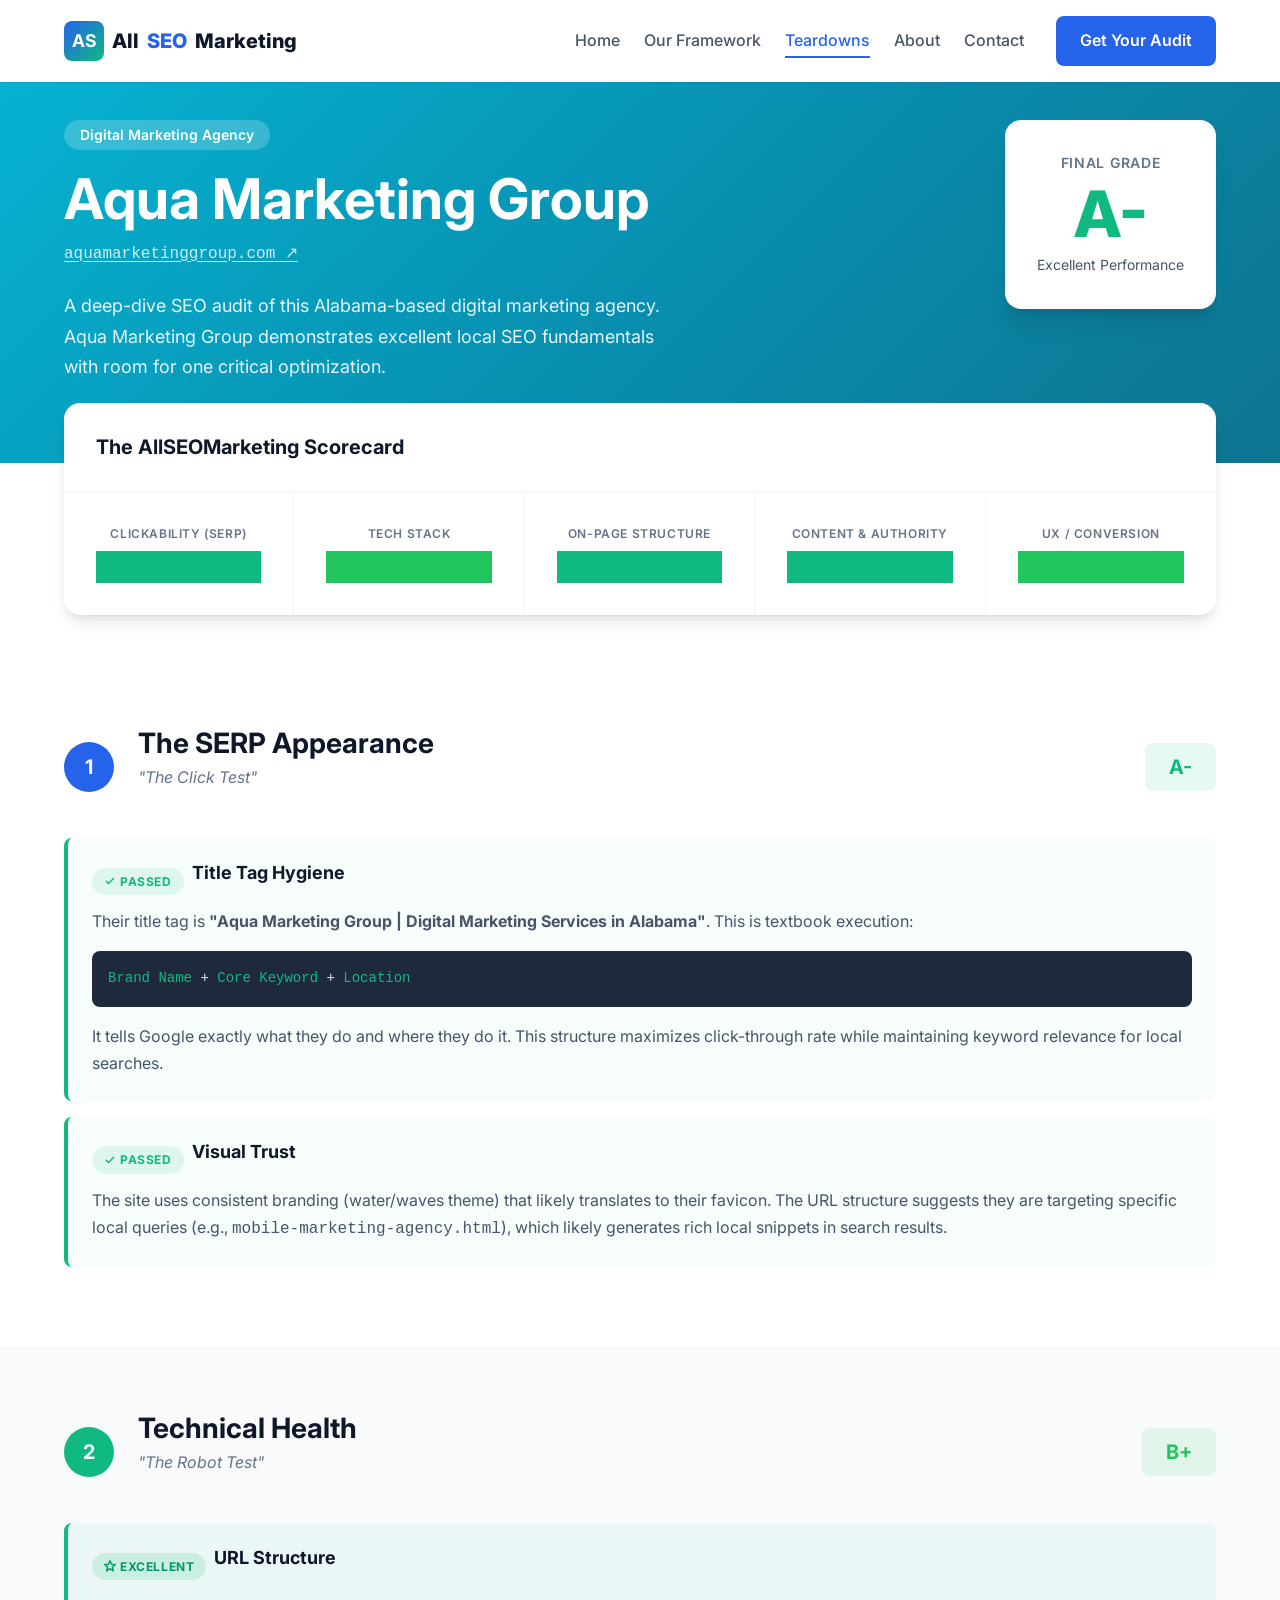
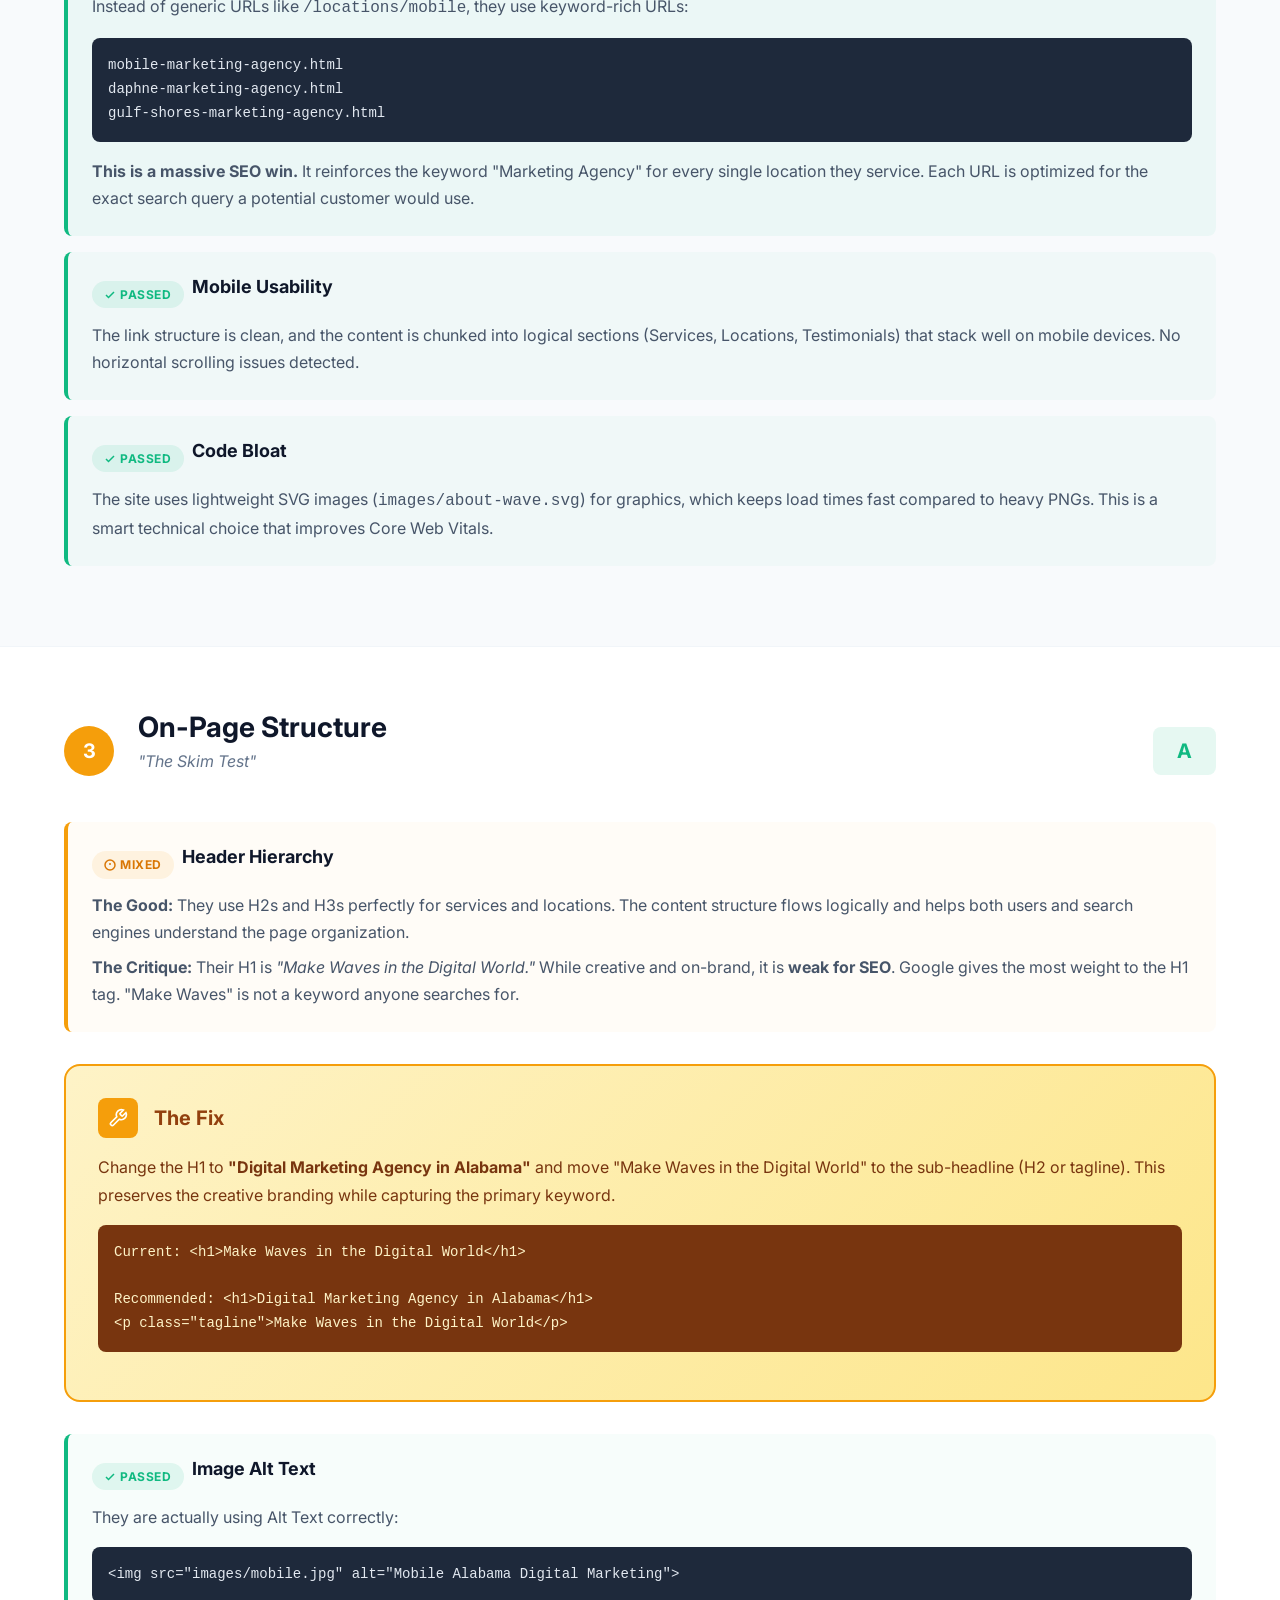
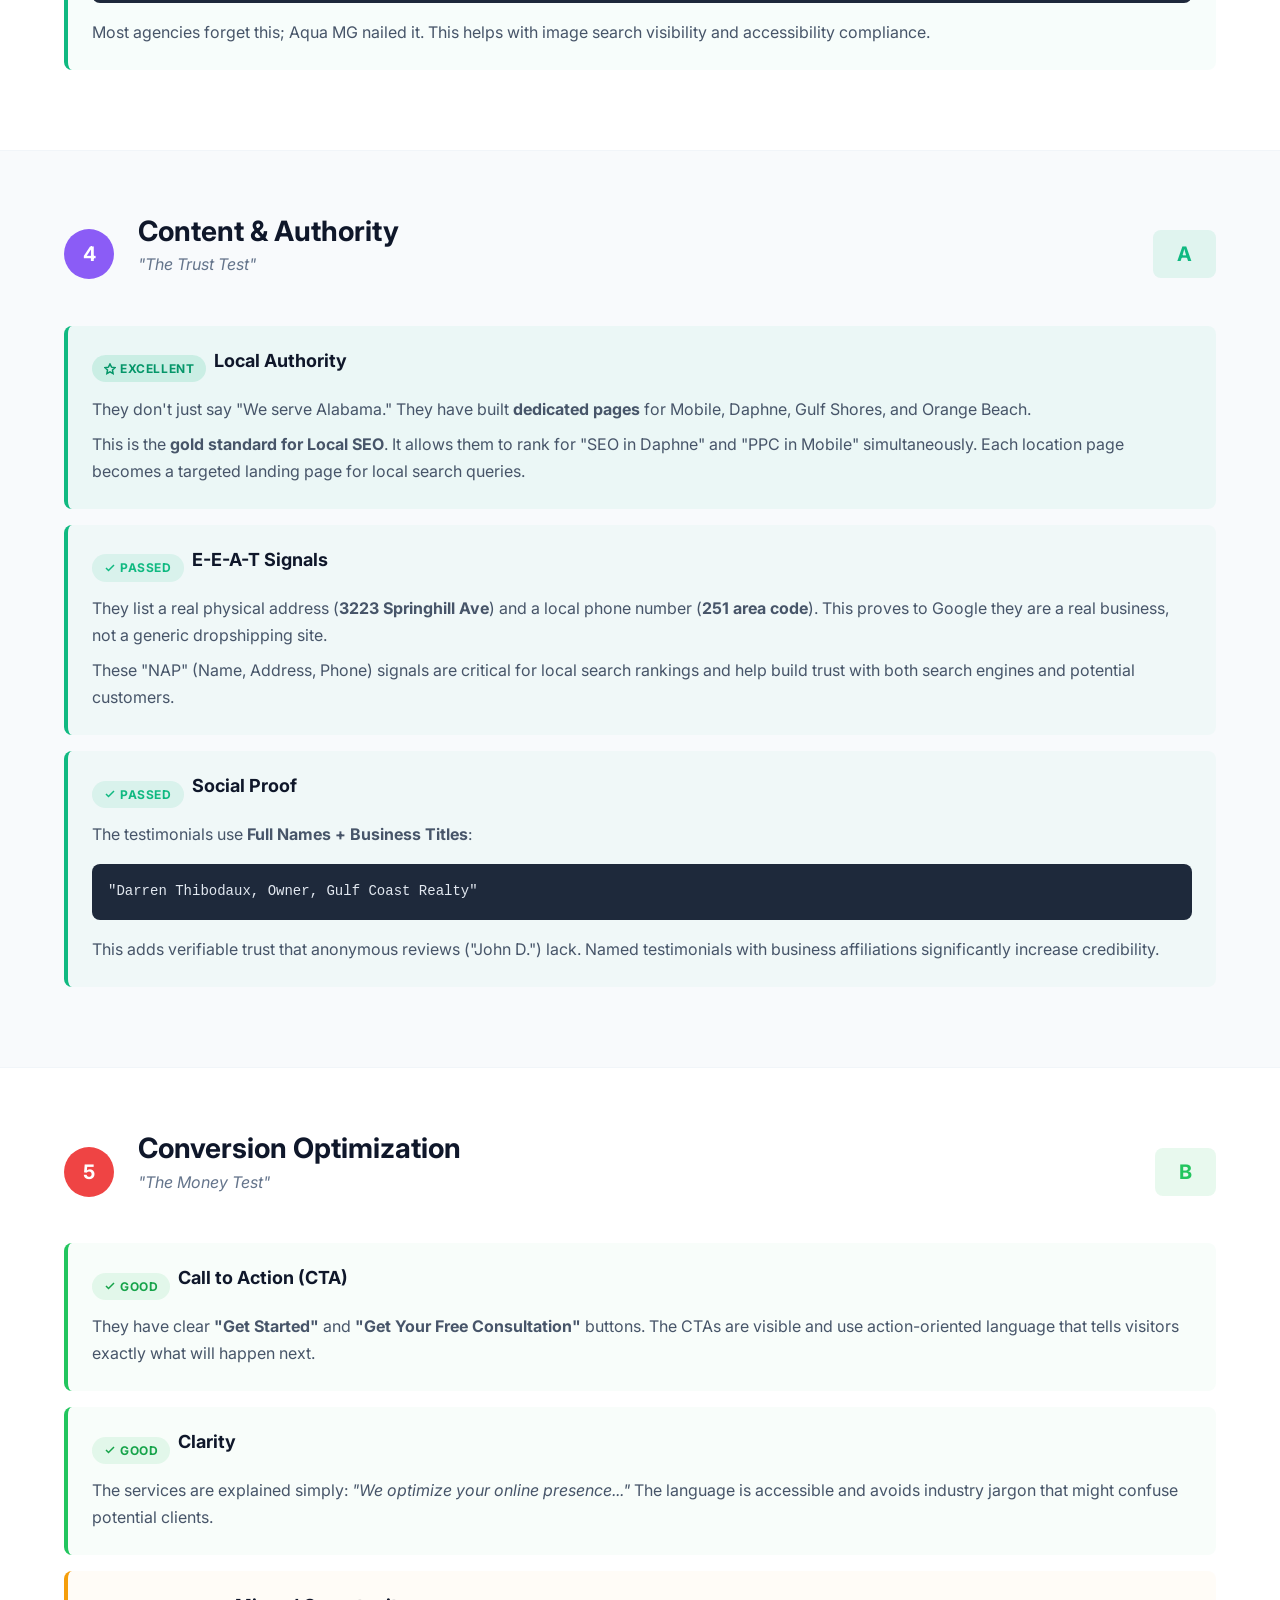
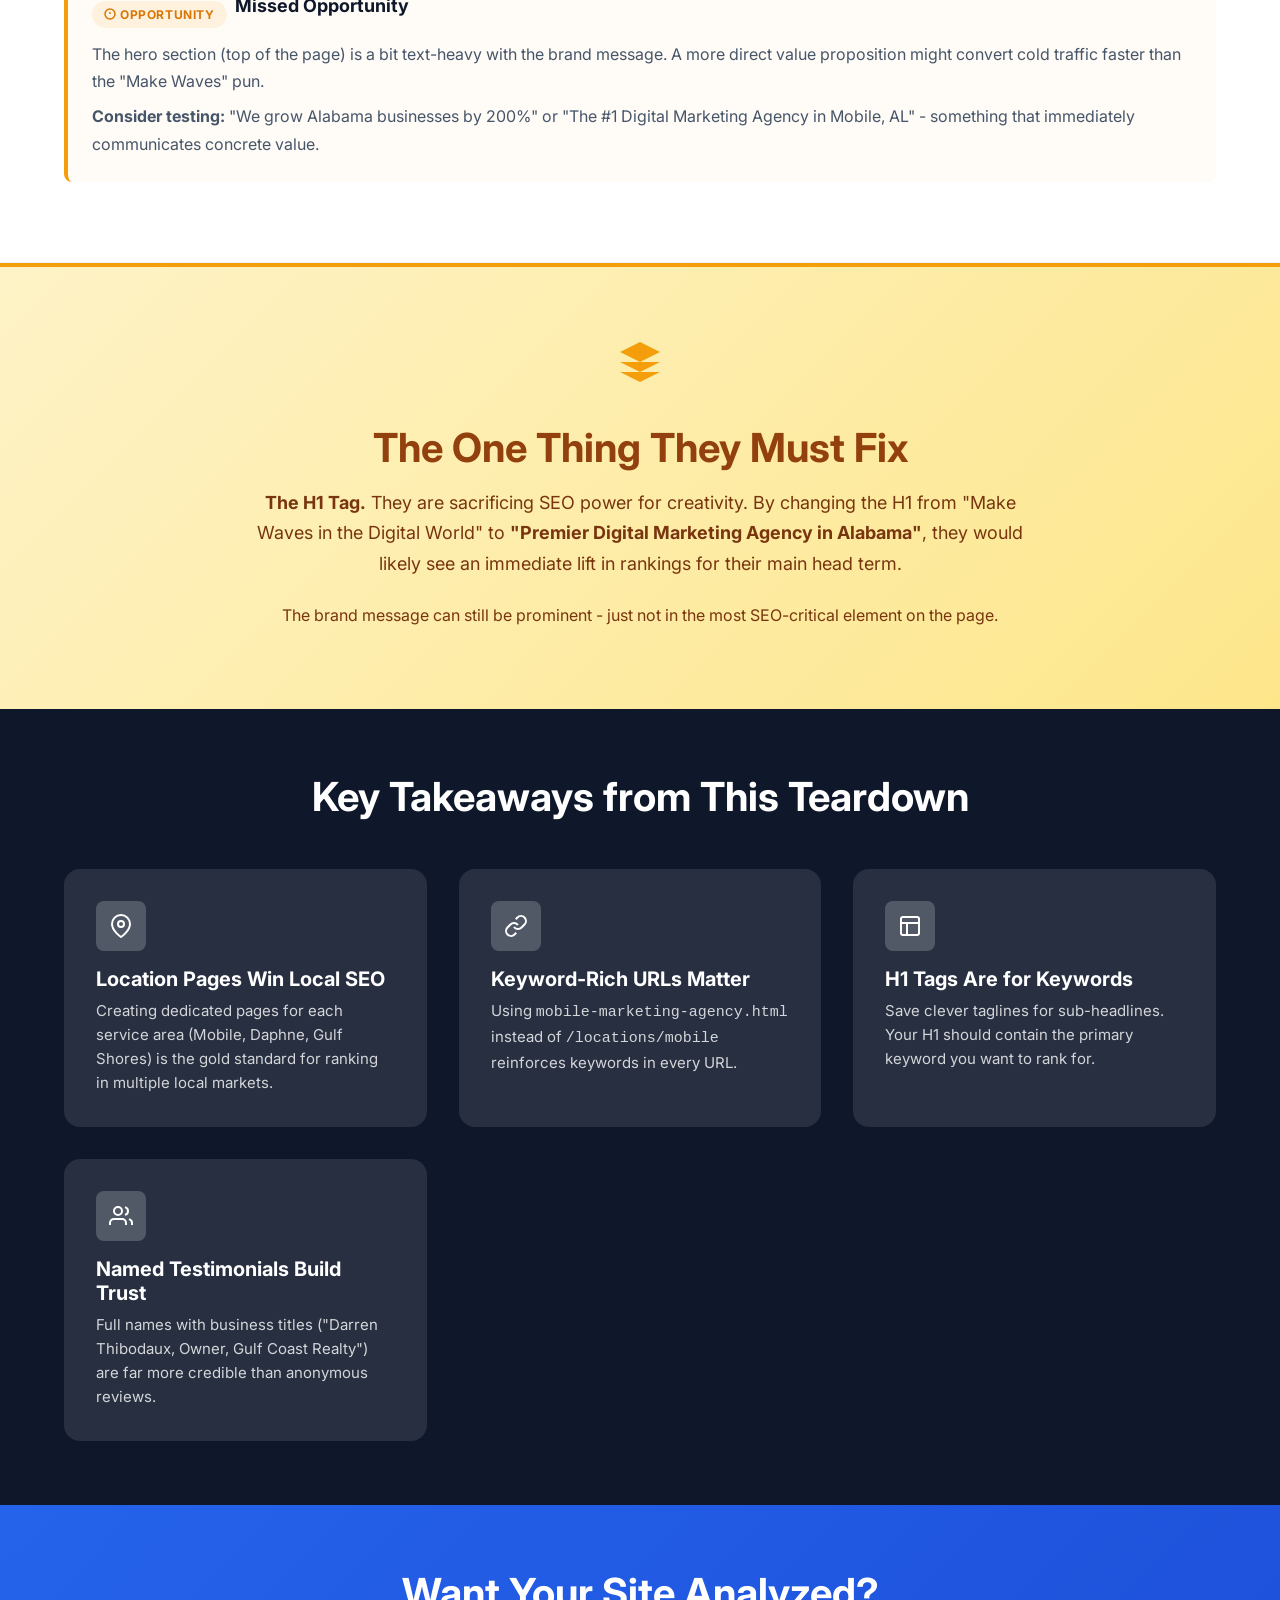
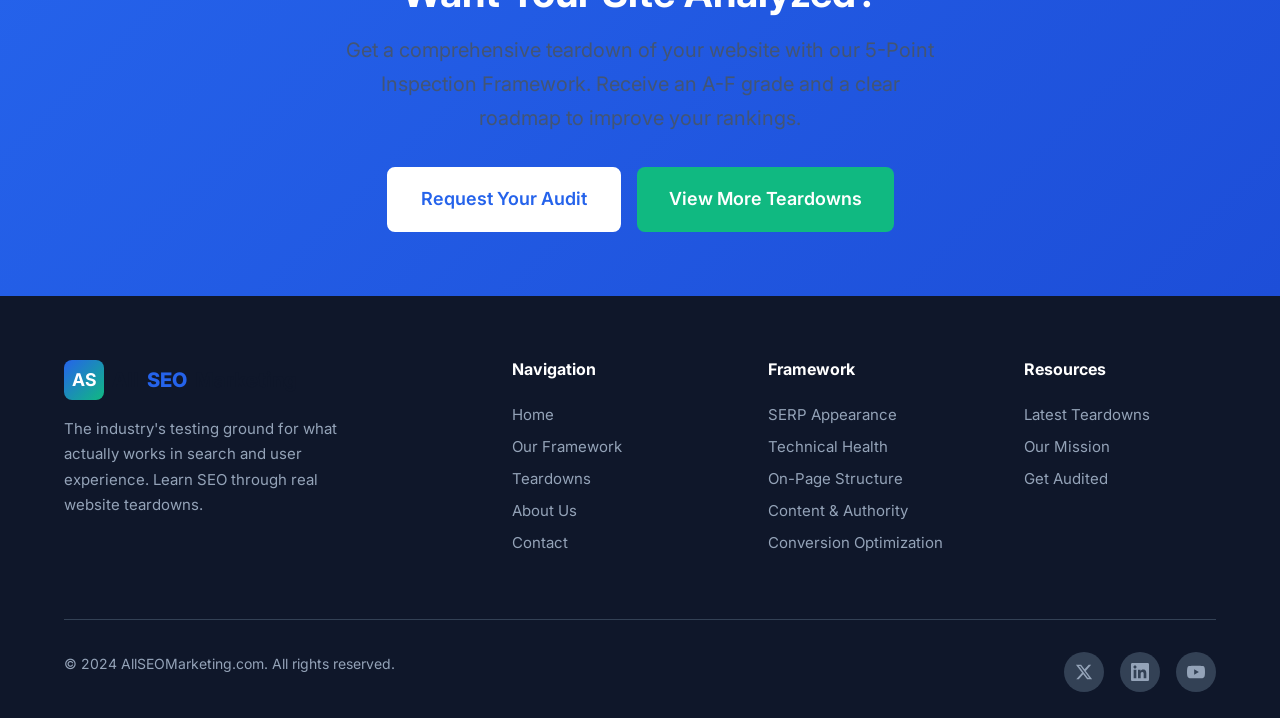
==== commit 69170096: "Add clickable links to Aqua Marketing Group website URL" ====
--- a/aqua-marketing-group.html
+++ b/aqua-marketing-group.html
@@ -483,7 +483,7 @@
         <div class="teardown-hero__info">
           <span class="teardown-hero__category">Digital Marketing Agency</span>
           <h1>Aqua Marketing Group</h1>
-          <p class="teardown-hero__url">aquamarketinggroup.com</p>
+          <p class="teardown-hero__url"><a href="https://aquamarketinggroup.com" target="_blank" rel="noopener noreferrer" style="color: inherit; text-decoration: underline; text-underline-offset: 3px;">aquamarketinggroup.com ↗</a></p>
           <p class="teardown-hero__summary">
             A deep-dive SEO audit of this Alabama-based digital marketing agency. Aqua Marketing Group demonstrates excellent local SEO fundamentals with room for one critical optimization.
           </p>
